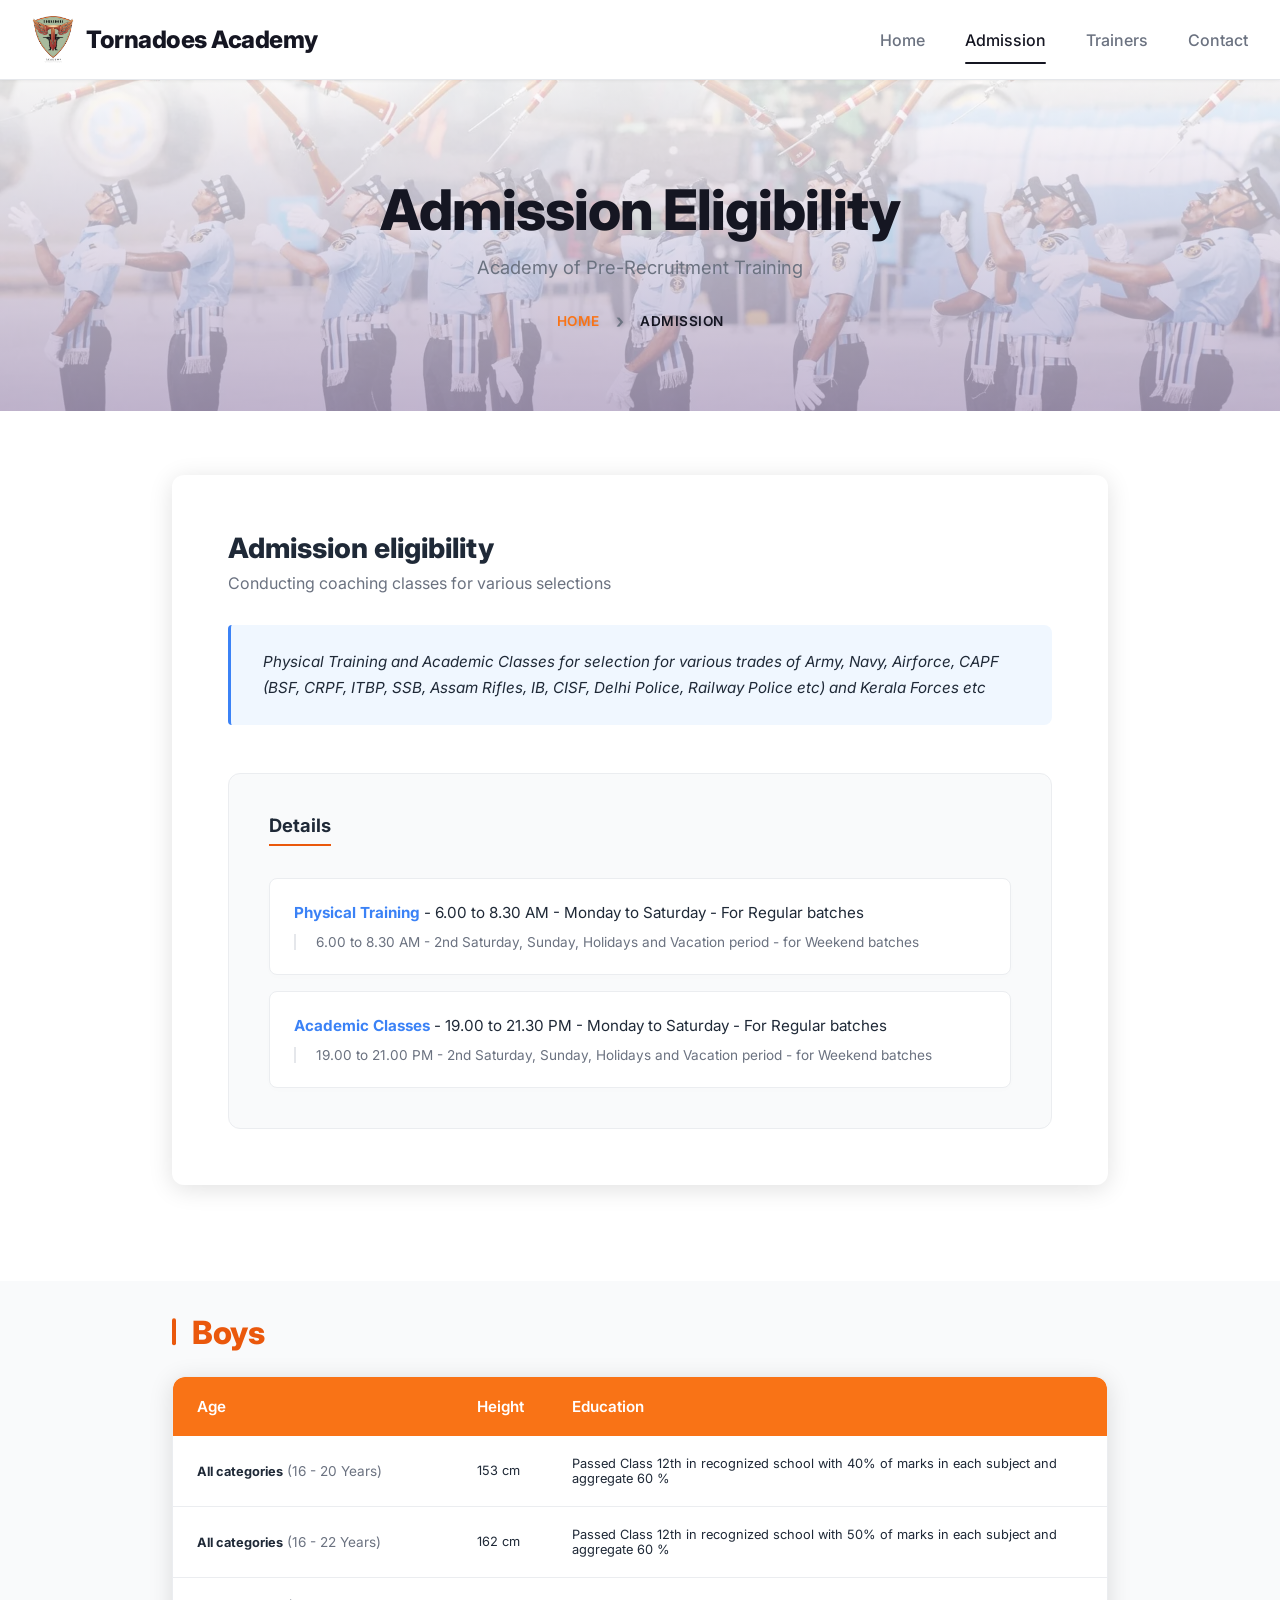
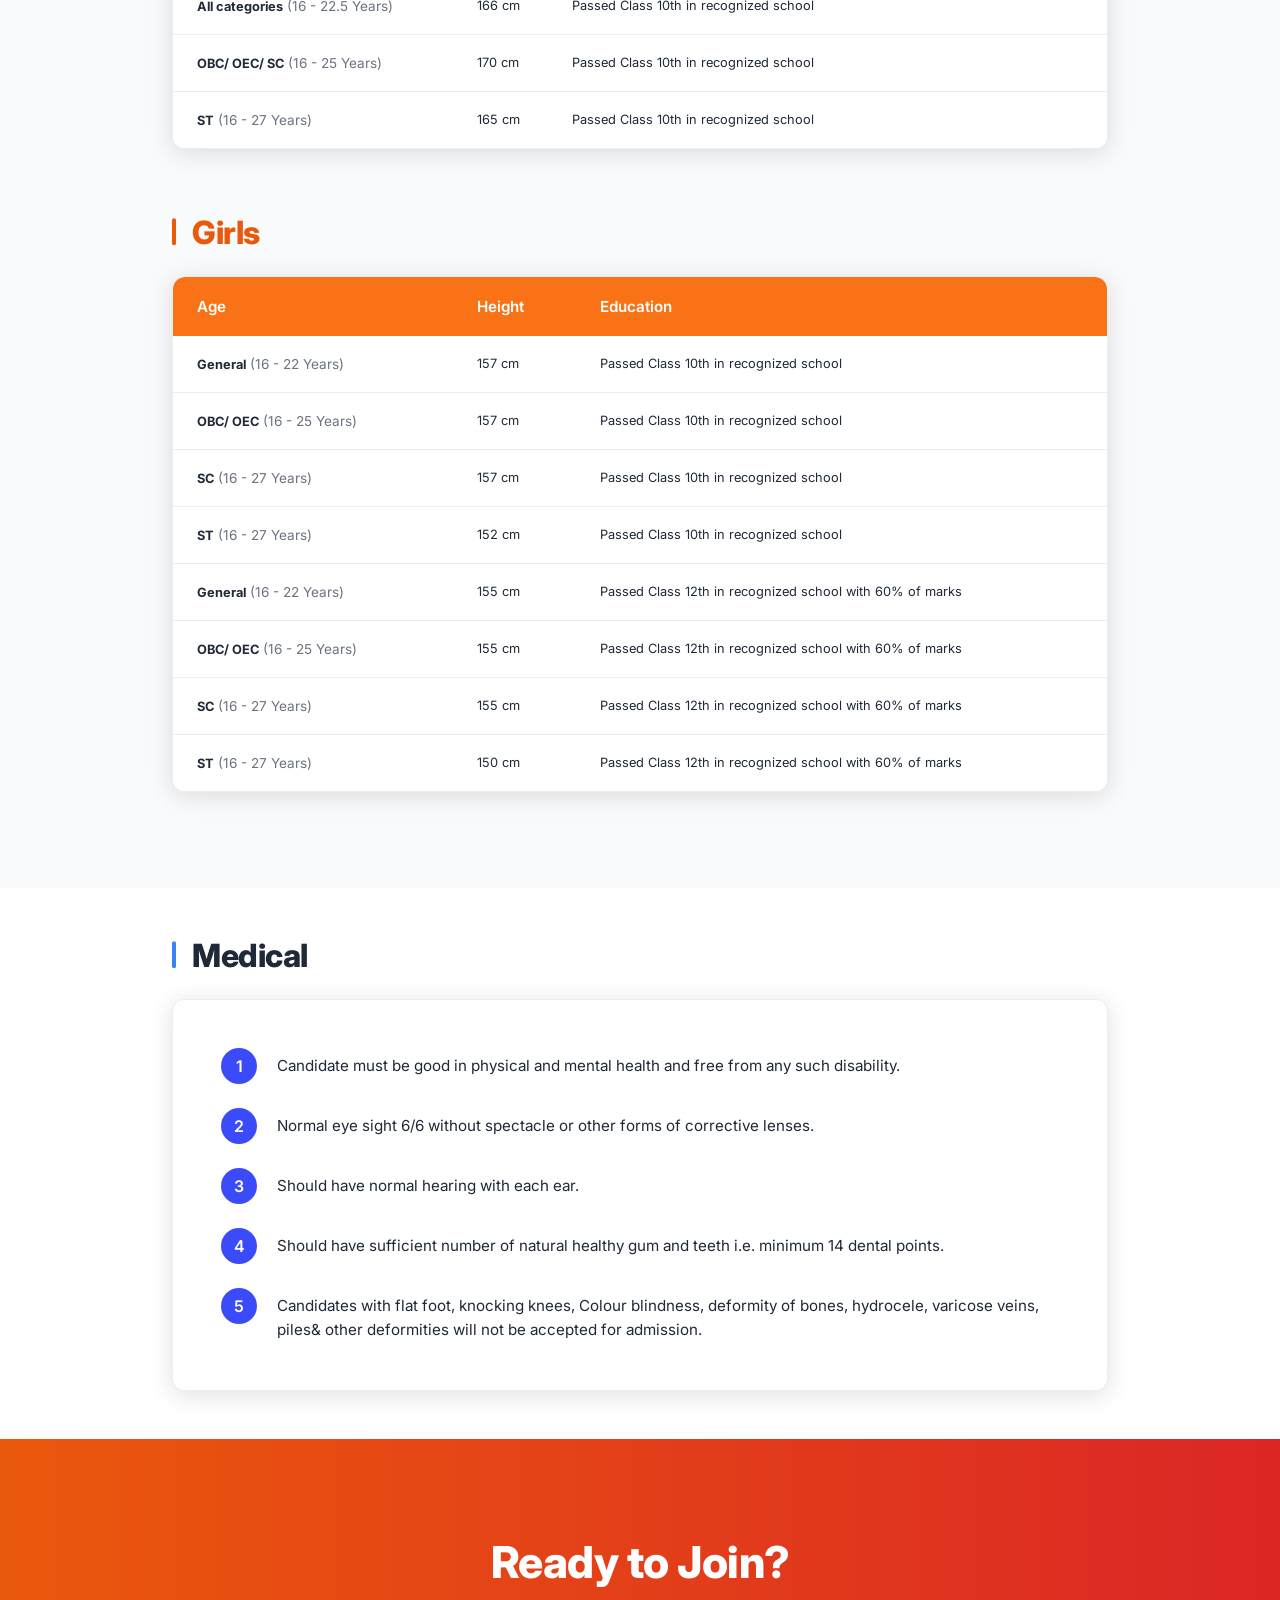
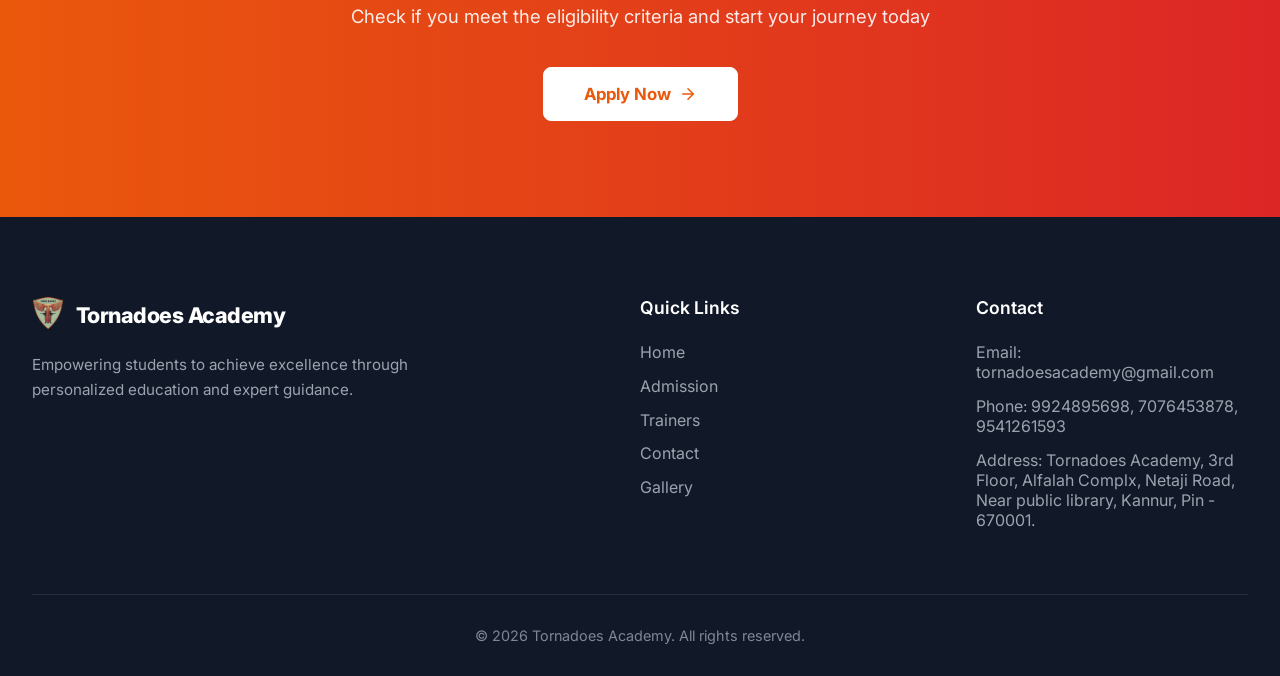
==== admission.html @ 98299a89 "Trainers and Admission update" ====
<!DOCTYPE html>
<html lang="en">
<head>
    <meta charset="UTF-8">
    <meta name="viewport" content="width=device-width, initial-scale=1.0">
    <title>Tornadoes Academy</title>
    <link rel="shortcut icon" href="assets/images/Tornadoes-logo.png" type="image/x-icon">
    <!-- Google Fonts for modern typography -->
    <link href="https://fonts.googleapis.com/css2?family=Inter:wght@400;500;600;700&display=swap" rel="stylesheet">
    <link rel="stylesheet" href="assets/css/style.css">
</head>
<body>
    <header class="header">
        <div class="header-container">
            <!-- Logo Section -->
            <a href="#" class="logo">
                <img src="assets/images/Tornadoes-logo.png" alt="Tornadoes Academy Logo" class="logo-img">
                <span class="logo-text">Tornadoes Academy</span>
            </a>

            <!-- Navigation -->
            <nav class="nav-menu">
                <a href="/" class="nav-link">Home</a>
                <a href="/admission.html" class="nav-link active">Admission</a>
                <a href="/trainers.html" class="nav-link">Trainers</a>
                <a href="/contact.html" class="nav-link">Contact</a>
            </nav>

            <!-- Mobile Toggle -->
            <button class="mobile-menu-toggle" aria-label="Toggle Menu">
                <svg xmlns="http://www.w3.org/2000/svg" width="24" height="24" viewBox="0 0 24 24" fill="none" stroke="currentColor" stroke-width="2" stroke-linecap="round" stroke-linejoin="round" class="icon"><line x1="3" y1="12" x2="21" y2="12"></line><line x1="3" y1="6" x2="21" y2="6"></line><line x1="3" y1="18" x2="21" y2="18"></line></svg>
            </button>
        </div>
    </header>
    <main>
        <!-- Page Header -->
        <section class="page-header" style="background-image: linear-gradient(rgba(255, 255, 255, 0.8), rgba(182, 169, 201, 0.8)), url('assets/images/admission-bg.webp');background-position: center;background-size: cover; background-repeat: no-repeat; ">
            <div class="page-header-container">
                <h1 class="page-title">Admission Eligibility</h1>
                <p class="page-subtitle">Academy of Pre-Recruitment Training</p>
                <div class="breadcrumb">
                    <a href="/">HOME</a>
                    <span class="separator">&rsaquo;</span>
                    <span class="current">ADMISSION</span>
                </div>
            </div>
        </section>

        <!-- Courses Section -->
        <section class="courses-section">
            <div class="courses-container">
                <div class="course-card">
                    <h2 class="course-title">Admission eligibility</h2>
                    <p class="course-subtitle">Conducting coaching classes for various selections</p>
                    
                    <div class="course-highlight">
                        <p>Physical Training and Academic Classes for selection for various trades of Army, Navy, Airforce, CAPF (BSF, CRPF, ITBP, SSB, Assam Rifles, IB, CISF, Delhi Police, Railway Police etc) and Kerala Forces etc</p>
                    </div>

                    <div class="course-details-wrapper">
                        <div class="details-tab">
                            <h3>Details</h3>
                        </div>
                        
                        <div class="details-content">
                            <div class="detail-item">
                                <p class="primary-detail"><strong>Physical Training</strong> - 6.00 to 8.30 AM - Monday to Saturday - For Regular batches</p>
                                <p class="secondary-detail">6.00 to 8.30 AM - 2nd Saturday, Sunday, Holidays and Vacation period - for Weekend batches</p>
                            </div>
                            
                            <div class="detail-item">
                                <p class="primary-detail"><strong>Academic Classes</strong> - 19.00 to 21.30 PM - Monday to Saturday - For Regular batches</p>
                                <p class="secondary-detail">19.00 to 21.00 PM - 2nd Saturday, Sunday, Holidays and Vacation period - for Weekend batches</p>
                            </div>
                        </div>
                    </div>
                </div>
            </div>
        </section>

        <!-- Eligibility Tables Section -->
        <section class="eligibility-section">
            <div class="eligibility-container">
                
                <!-- Boys Section -->
                <div class="eligibility-category">
                    <div class="category-header">
                        <h2>Boys</h2>
                    </div>
                    <div class="table-responsive">
                        <table class="eligibility-table">
                            <thead>
                                <tr>
                                    <th>Age</th>
                                    <th>Height</th>
                                    <th>Education</th>
                                </tr>
                            </thead>
                            <tbody>
                                <tr>
                                    <td><strong>All categories</strong> <span>(16 - 20 Years)</span></td>
                                    <td>153 cm</td>
                                    <td>Passed Class 12th in recognized school with 40% of marks in each subject and aggregate 60 %</td>
                                </tr>
                                <tr>
                                    <td><strong>All categories</strong> <span>(16 - 22 Years)</span></td>
                                    <td>162 cm</td>
                                    <td>Passed Class 12th in recognized school with 50% of marks in each subject and aggregate 60 %</td>
                                </tr>
                                <tr>
                                    <td><strong>All categories</strong> <span>(16 - 22.5 Years)</span></td>
                                    <td>166 cm</td>
                                    <td>Passed Class 10th in recognized school</td>
                                </tr>
                                <tr>
                                    <td><strong>OBC/ OEC/ SC</strong> <span>(16 - 25 Years)</span></td>
                                    <td>170 cm</td>
                                    <td>Passed Class 10th in recognized school</td>
                                </tr>
                                <tr>
                                    <td><strong>ST</strong> <span>(16 - 27 Years)</span></td>
                                    <td>165 cm</td>
                                    <td>Passed Class 10th in recognized school</td>
                                </tr>
                            </tbody>
                        </table>
                    </div>
                </div>

                <!-- Girls Section -->
                <div class="eligibility-category">
                    <div class="category-header">
                        <h2>Girls</h2>
                    </div>
                    <div class="table-responsive">
                        <table class="eligibility-table">
                            <thead>
                                <tr>
                                    <th>Age</th>
                                    <th>Height</th>
                                    <th>Education</th>
                                </tr>
                            </thead>
                            <tbody>
                                <tr>
                                    <td><strong>General</strong> <span>(16 - 22 Years)</span></td>
                                    <td>157 cm</td>
                                    <td>Passed Class 10th in recognized school</td>
                                </tr>
                                <tr>
                                    <td><strong>OBC/ OEC</strong> <span>(16 - 25 Years)</span></td>
                                    <td>157 cm</td>
                                    <td>Passed Class 10th in recognized school</td>
                                </tr>
                                <tr>
                                    <td><strong>SC</strong> <span>(16 - 27 Years)</span></td>
                                    <td>157 cm</td>
                                    <td>Passed Class 10th in recognized school</td>
                                </tr>
                                <tr>
                                    <td><strong>ST</strong> <span>(16 - 27 Years)</span></td>
                                    <td>152 cm</td>
                                    <td>Passed Class 10th in recognized school</td>
                                </tr>
                                <tr>
                                    <td><strong>General</strong> <span>(16 - 22 Years)</span></td>
                                    <td>155 cm</td>
                                    <td>Passed Class 12th in recognized school with 60% of marks</td>
                                </tr>
                                <tr>
                                    <td><strong>OBC/ OEC</strong> <span>(16 - 25 Years)</span></td>
                                    <td>155 cm</td>
                                    <td>Passed Class 12th in recognized school with 60% of marks</td>
                                </tr>
                                <tr>
                                    <td><strong>SC</strong> <span>(16 - 27 Years)</span></td>
                                    <td>155 cm</td>
                                    <td>Passed Class 12th in recognized school with 60% of marks</td>
                                </tr>
                                <tr>
                                    <td><strong>ST</strong> <span>(16 - 27 Years)</span></td>
                                    <td>150 cm</td>
                                    <td>Passed Class 12th in recognized school with 60% of marks</td>
                                </tr>
                            </tbody>
                        </table>
                    </div>
                </div>
            </div>
        </section>

        <!-- Medical Section -->
        <section class="medical-section">
            <div class="medical-container">
                <div class="category-header medical-header">
                    <h2>Medical</h2>
                </div>
                <div class="medical-card">
                    <ul class="medical-list">
                        <li>
                            <span class="list-number">1</span>
                            <p>Candidate must be good in physical and mental health and free from any such disability.</p>
                        </li>
                        <li>
                            <span class="list-number">2</span>
                            <p>Normal eye sight 6/6 without spectacle or other forms of corrective lenses.</p>
                        </li>
                        <li>
                            <span class="list-number">3</span>
                            <p>Should have normal hearing with each ear.</p>
                        </li>
                        <li>
                            <span class="list-number">4</span>
                            <p>Should have sufficient number of natural healthy gum and teeth i.e. minimum 14 dental points.</p>
                        </li>
                        <li>
                            <span class="list-number">5</span>
                            <p>Candidates with flat foot, knocking knees, Colour blindness, deformity of bones, hydrocele, varicose veins, piles& other deformities will not be accepted for admission.</p>
                        </li>
                    </ul>
                </div>
            </div>
        </section>

        <!-- CTA Section -->
        <section class="cta cta-orange">
            <div class="cta-container">
                <h2>Ready to Join?</h2>
                <p>Check if you meet the eligibility criteria and start your journey today</p>
                <a href="#" class="btn btn-white cta-btn">
                    Apply Now
                    <svg xmlns="http://www.w3.org/2000/svg" width="18" height="18" viewBox="0 0 24 24" fill="none" stroke="currentColor" stroke-width="2" stroke-linecap="round" stroke-linejoin="round" class="icon"><path d="M5 12h14"/><path d="m12 5 7 7-7 7"/></svg>
                </a>
            </div>
        </section>
    </main>
    <!-- Footer Section -->
    <footer class="footer">
        <div class="footer-container">
            <div class="footer-grid">
                <!-- Branding -->
                <div class="footer-brand">
                    <a href="index.html" class="logo footer-logo">
                        <img src="assets/images/Tornadoes-logo.png" alt="Tornadoes Academy Logo" class="logo-img">
                        <span class="logo-text">Tornadoes Academy</span>
                    </a>
                    <p class="footer-desc">Empowering students to achieve excellence through personalized education and expert guidance.</p>
                </div>

                <!-- Quick Links -->
                <div class="footer-links">
                    <h4 class="footer-heading">Quick Links</h4>
                    <ul>
                        <li><a href="/">Home</a></li>
                        <li><a href="/admission.html">Admission</a></li>
                        <li><a href="/trainers.html">Trainers</a></li>
                        <li><a href="/contact.html">Contact</a></li>
                        <li><a href="/gallery.html">Gallery</a></li>
                    </ul>
                </div>

                <!-- Contact Info -->
                <div class="footer-contact">
                    <h4 class="footer-heading">Contact</h4>
                    <ul>
                        <li>Email: <a href="mailto:tornadoesacademy@gmail.com">tornadoesacademy@gmail.com</a></li>
                        <li>Phone: <a href="tel:+919924895698">9924895698</a>, <a href="tel:+917076453878">7076453878</a>, <a href="tel:+919541261593">9541261593</a></li>
                        <li>Address: Tornadoes Academy, 3rd Floor, Alfalah Complx, Netaji Road, Near public library, Kannur, Pin - 670001.</li>
                    </ul>
                </div>
            </div>

            <!-- Copyright Divider -->
            <div class="footer-bottom">
                <p>&copy; 2026 Tornadoes Academy. All rights reserved.</p>
            </div>
        </div>
    </footer>

    <!-- Javascript for animations -->
    <script src="assets/js/script.js"></script>
</body>
</html>
---- assets/css/style.css ----
/* Base Styles */
:root {
    --primary-color: #151622; /* #3b4bf9 */
    --primary-hover: #2938d8;
    --text-dark: #1f2937;
    --text-light: #6b7280;
    --bg-white: #ffffff;
    --border-color: #e5e7eb;
    --header-height: 80px;
    --font-main: 'Inter', sans-serif;
}

* {
    margin: 0;
    padding: 0;
    box-sizing: border-box;
}

body {
    font-family: var(--font-main);
    color: var(--text-dark);
    background-color: #f9fafb; /* Light background for the body */
    /* Add some padding to see the sticky effect when scrolling */
    min-height: 200vh;
}

a {
    text-decoration: none;
    color: inherit;
}

/* Header Styles */
.header {
    position: fixed;
    top: 0;
    left: 0;
    width: 100%;
    height: var(--header-height);
    background-color: var(--bg-white);
    box-shadow: 0 1px 3px rgba(0, 0, 0, 0.05); /* Subtle shadow like in the image */
    z-index: 1000;
    border-bottom: 1px solid var(--border-color);
}

.header-container {
    max-width: 1280px;
    margin: 0 auto;
    padding: 0 2rem;
    height: 100%;
    display: flex;
    align-items: center;
    justify-content: space-between;
}

/* Logo */
.logo {
    display: flex;
    align-items: center;
    gap: 12px;
}

.logo-img {
    height: 48px;
    width: auto;
    border-radius: 8px; /* Soft edges for logo container if needed */
    object-fit: contain;
}

.logo-text {
    font-size: 1.5rem;
    font-weight: 800;
    color: var(--primary-color);
    letter-spacing: -0.5px;
}

/* Navigation Menu */
.nav-menu {
    display: flex;
    align-items: center;
    gap: 2.5rem;
}

.nav-link {
    font-size: 1rem;
    font-weight: 500;
    color: var(--text-light);
    position: relative;
    padding: 0.5rem 0;
    transition: color 0.2s ease;
}

.nav-link:hover {
    color: var(--text-dark);
}

.nav-link.active {
    color: var(--primary-color);
}

.nav-link.active::after {
    content: '';
    position: absolute;
    bottom: -6px; /* Offset for the underline as seen in the image */
    left: 0;
    width: 100%;
    height: 2px;
    background-color: var(--primary-color);
    border-radius: 2px;
}

/* Header Actions */
.header-actions {
    display: flex;
    align-items: center;
    gap: 1rem;
}

/* Buttons */
.btn {
    display: inline-flex;
    align-items: center;
    justify-content: center;
    padding: 1rem 1.25rem;
    font-size: 0.95rem;
    font-weight: 600;
    border-radius: 8px;
    transition: all 0.2s ease;
    cursor: pointer;
    gap: 8px; /* space between icon and text */
}

.btn-primary {
    background-color: var(--primary-color);
    color: white;
    border: 1px solid var(--primary-color);
    box-shadow: 0 2px 4px rgba(59, 75, 249, 0.2);
}

.btn-primary:hover {
    background-color: var(--primary-hover);
    border-color: var(--primary-hover);
    transform: translateY(-1px);
    box-shadow: 0 4px 6px rgba(59, 75, 249, 0.3);
}

.btn-outline {
    background-color: transparent;
    color: var(--primary-color);
    border: 1px solid var(--primary-color);
}

.btn-outline:hover {
    background-color: rgba(59, 75, 249, 0.05); /* Light blue tint */
}

.icon {
    display: inline-block;
}

/* ==================== PAGE HEADER SECTION ==================== */
.page-header {
    margin-top: var(--header-height);
    padding: 6rem 0 5rem;
    background-color: #f9fafb;
    text-align: center;
}

.page-header-container {
    max-width: 1280px;
    margin: 0 auto;
    padding: 0 2rem;
}

.page-title {
    font-size: 3.5rem;
    font-weight: 800;
    color: var(--primary-color);
    margin-bottom: 0.75rem;
    letter-spacing: -1px;
}

.page-subtitle {
    font-size: 1.15rem;
    color: var(--text-light);
    margin-bottom: 2rem;
}

.breadcrumb {
    display: inline-flex;
    align-items: center;
    gap: 0.75rem;
    font-size: 0.85rem;
    font-weight: 600;
    letter-spacing: 0.5px;
    text-transform: uppercase;
}

.breadcrumb a {
    color: #f97316; /* Orange color */
    transition: color 0.2s ease;
}

.breadcrumb a:hover {
    color: #ea580c;
}

.breadcrumb .separator {
    color: var(--text-light);
    font-size: 1.25rem;
    line-height: 1;
    margin: 0 0.25rem;
}

.breadcrumb .current {
    color: var(--primary-color);
}

/* ==================== PAGE BANNER SECTION ==================== */
.page-banner {
    margin-top: var(--header-height);
    padding: 8rem 0;
    position: relative;
    background-size: cover;
    background-position: center;
    background-repeat: no-repeat;
    text-align: center;
    color: white;
}

.page-banner-container {
    max-width: 1280px;
    margin: 0 auto;
    padding: 0 2rem;
    position: relative;
    z-index: 1;
    text-align: start;
}

.page-banner-title {
    font-size: 4rem;
    font-weight: 800;
    margin-bottom: 0.75rem;
    letter-spacing: -1px;
}

.page-banner-subtitle {
    font-size: 1.25rem;
    font-weight: 400;
    color: rgba(255, 255, 255, 0.9);
}

/* ==================== TRAINER STATS SECTION ==================== */
.trainer-banner{
    padding: 12rem 0;
}

.trainer-stats {
    background: linear-gradient(90deg, #3b82f6, #8b5cf6);
    padding: 4.5rem 0;
    color: white;
}

.trainer-stats-container {
    max-width: 1000px;
    margin: 0 auto;
    padding: 0 2rem;
}

.stats-grid-3 {
    display: grid;
    grid-template-columns: repeat(3, 1fr);
    gap: 2rem;
    text-align: center;
}

.stat-item {
    display: flex;
    flex-direction: column;
    align-items: center;
}

.stat-icon-wrapper {
    width: 64px;
    height: 64px;
    border-radius: 50%;
    background-color: rgba(255, 255, 255, 0.2);
    display: flex;
    align-items: center;
    justify-content: center;
    margin-bottom: 1.25rem;
}

.stat-icon-wrapper svg {
    color: white;
}

.stat-item h3 {
    font-size: 3rem;
    font-weight: 800;
    margin-bottom: 0.25rem;
    line-height: 1;
}

.stat-item p {
    font-size: 1rem;
    font-weight: 500;
    color: rgba(255, 255, 255, 0.9);
}

/* ==================== FACULTY SECTION ==================== */
.faculty-section {
    padding: 6rem 0;
    background-color: #f9fafb;
}

.faculty-container {
    max-width: 1280px;
    margin: 0 auto;
    padding: 0 2rem;
}

.faculty-header {
    text-align: center;
    margin-bottom: 4rem;
}

.faculty-header h2 {
    font-size: 3rem;
    font-weight: 800;
    color: var(--text-dark);
    margin-bottom: 0.5rem;
    letter-spacing: -1px;
}

.faculty-header p {
    font-size: 1.15rem;
    color: var(--text-light);
}

.faculty-grid {
    display: grid;
    grid-template-columns: repeat(3, 1fr);
    gap: 2.5rem;
}

.faculty-card {
    background-color: #ffffff;
    border-radius: 12px;
    overflow: hidden;
    box-shadow: 0 4px 20px rgba(0, 0, 0, 0.05);
    border: 1px solid #ebedf0;
    transition: transform 0.3s ease, box-shadow 0.3s ease;
}

.faculty-card:hover {
    transform: translateY(-5px);
    box-shadow: 0 10px 25px rgba(0, 0, 0, 0.08);
}

.faculty-image-wrapper {
    position: relative;
    height: 350px;
    width: 100%;
}

.faculty-image-wrapper img {
    width: 100%;
    height: 100%;
    object-fit: cover;
    object-position: top;
}

.image-overlay {
    position: absolute;
    bottom: 0;
    left: 0;
    width: 100%;
    height: 50%;
    background: linear-gradient(to top, rgba(0,0,0,0.6) 0%, rgba(0,0,0,0) 100%);
}

.subject-badge {
    position: absolute;
    bottom: 1.25rem;
    left: 1.5rem;
    background-color: #ffffff;
    color: var(--primary-color);
    padding: 0.35rem 1rem;
    border-radius: 20px;
    font-size: 0.85rem;
    font-weight: 600;
    z-index: 10;
}

.faculty-info {
    padding: 2rem 1.5rem;
}

.faculty-info h3 {
    font-size: 1.35rem;
    font-weight: 800;
    color: var(--text-dark);
    margin-bottom: 0.25rem;
}

.faculty-info .qualification {
    font-size: 0.9rem;
    color: var(--text-light);
    margin-bottom: 1.5rem;
}

.faculty-highlights {
    list-style: none;
    display: flex;
    flex-direction: column;
    gap: 0.75rem;
}

.faculty-highlights li {
    display: flex;
    align-items: flex-start;
    gap: 0.75rem;
}

.highlight-icon {
    color: var(--primary-color);
    margin-top: 2px;
    flex-shrink: 0;
}

.faculty-highlights span {
    font-size: 0.85rem;
    color: var(--text-light);
}

/* ==================== COURSES SECTION ==================== */
.courses-section {
    padding: 4rem 0 6rem;
    background-color: #ffffff;
}

.courses-container {
    max-width: 1000px;
    margin: 0 auto;
    padding: 0 2rem;
}

.course-card {
    background-color: #ffffff;
    border-radius: 12px;
    padding: 3.5rem;
    box-shadow: 0 4px 25px 0px rgb(0 0 0 / 12%);
}

.course-title {
    font-size: 1.75rem;
    font-weight: 800;
    color: var(--text-dark);
    margin-bottom: 0.5rem;
}

.course-subtitle {
    font-size: 1rem;
    color: var(--text-light);
    margin-bottom: 2rem;
}

.course-highlight {
    background-color: #f0f7ff;
    border-left: 3px solid #3b82f6;
    padding: 1.5rem 2rem;
    border-radius: 4px 8px 8px 4px;
    margin-bottom: 3rem;
}

.course-highlight p {
    font-style: italic;
    color: var(--text-dark);
    font-size: 0.95rem;
    line-height: 1.7;
}

.course-details-wrapper {
    background-color: #f9fafb;
    border-radius: 12px;
    padding: 2.5rem;
    border: 1px solid #ebedf0;
}

.details-tab {
    margin-bottom: 2rem;
}

.details-tab h3 {
    display: inline-block;
    font-size: 1.15rem;
    font-weight: 700;
    color: var(--text-dark);
    padding-bottom: 0.5rem;
    border-bottom: 2px solid #ea580c; /* Orange border */
}

.details-content {
    display: flex;
    flex-direction: column;
    gap: 1rem;
}

.detail-item {
    background-color: #ffffff;
    border: 1px solid #ebedf0;
    border-radius: 8px;
    padding: 1.5rem;
    box-shadow: 0 2px 8px rgba(0,0,0,0.01);
}

.detail-item .primary-detail {
    font-size: 0.95rem;
    color: var(--text-dark);
    margin-bottom: 0.75rem;
}

.detail-item .primary-detail strong {
    color: #3b82f6; /* Blue text */
}

.detail-item .secondary-detail {
    font-size: 0.85rem;
    color: var(--text-light);
    padding-left: 1.25rem;
    border-left: 2px solid #e5e7eb;
}

/* ==================== ELIGIBILITY SECTION ==================== */
.eligibility-section {
    padding: 2rem 0;
    background-color: #f9fafb;
}

.eligibility-container {
    max-width: 1000px;
    margin: 0 auto;
    padding: 0 2rem;
}

.eligibility-category {
    margin-bottom: 4rem;
}

.category-header {
    display: flex;
    align-items: center;
    margin-bottom: 1.5rem;
}

.category-header h2 {
    font-size: 2rem;
    font-weight: 800;
    color: #ea580c; /* Orange color */
    padding-left: 1.25rem;
    position: relative;
    letter-spacing: -0.5px;
}

.category-header h2::before {
    content: '';
    position: absolute;
    left: 0;
    top: 50%;
    transform: translateY(-50%);
    height: 70%;
    width: 4px;
    background-color: #ea580c;
    border-radius: 2px;
}

.table-responsive {
    width: 100%;
    overflow-x: auto;
    background-color: #ffffff;
    border-radius: 12px;
    box-shadow: 0 4px 25px 0px rgb(0 0 0 / 12%);
    border: 1px solid #ebedf0;
}

.eligibility-table {
    width: 100%;
    border-collapse: collapse;
    min-width: 700px;
}

.eligibility-table th {
    background-color: #f97316; /* Orange header background */
    color: #ffffff;
    text-align: left;
    padding: 1.25rem 1.5rem;
    font-weight: 600;
    font-size: 0.95rem;
}

.eligibility-table th:first-child {
    border-top-left-radius: 12px;
    width: 30%;
}

.eligibility-table th:last-child {
    border-top-right-radius: 12px;
}

.eligibility-table td {
    padding: 1.25rem 1.5rem;
    border-bottom: 1px solid #ebedf0;
    color: var(--text-dark);
    font-size: 0.8rem;
    background-color: #ffffff;
}

.eligibility-table tbody tr:last-child td {
    border-bottom: none;
}

.eligibility-table tbody tr:last-child td:first-child {
    border-bottom-left-radius: 12px;
}

.eligibility-table tbody tr:last-child td:last-child {
    border-bottom-right-radius: 12px;
}

.eligibility-table td strong {
    font-weight: 700;
    color: var(--text-dark);
}

.eligibility-table td span {
    color: var(--text-light);
    font-size: 0.85rem;
}

/* ==================== MEDICAL SECTION ==================== */
.medical-section {
    padding: 3rem 0;
    background-color: #ffffff;
}

.medical-container {
    max-width: 1000px;
    margin: 0 auto;
    padding: 0 2rem;
}

.medical-header h2 {
    color: var(--text-dark);
}

.medical-header h2::before {
    background-color: #3b82f6; /* Blue bar */
}

.medical-card {
    background-color: #ffffff;
    border-radius: 12px;
    padding: 3rem;
    box-shadow: 0 4px 25px 0px rgb(0 0 0 / 12%);
    border: 1px solid #ebedf0;
}

.medical-list {
    list-style: none;
    display: flex;
    flex-direction: column;
    gap: 1.5rem;
}

.medical-list li {
    display: flex;
    align-items: flex-start;
    gap: 1.25rem;
}

.list-number {
    display: flex;
    align-items: center;
    justify-content: center;
    width: 36px;
    height: 36px;
    min-width: 36px;
    background-color: #3b4bf9; /* Primary blue color */
    color: #ffffff;
    border-radius: 50%;
    font-size: 1rem;
    font-weight: 600;
}

.medical-list p {
    font-size: 0.95rem;
    color: var(--text-dark);
    line-height: 1.6;
    margin-top: 6px;
}

/* ==================== HERO SECTION ==================== */
.hero {
    position: relative;
    width: 100%;
    min-height: calc(100vh - var(--header-height));
    margin-top: var(--header-height);
    background-size: cover;
    background-position: center;
    background-repeat: no-repeat;
    display: flex;
    align-items: center;
}

.hero-container {
    max-width: 1280px;
    margin: 0 auto;
    padding: 0 2rem;
    width: 100%;
    position: relative;
}

.hero-content {
    max-width: 650px;
    color: white;
    /* Move slightly up to balance the scroll indicator visually */
    transform: translateY(-20px);
}

.hero-badge {
    display: inline-block;
    padding: 0.5rem 1.25rem;
    background-color: rgba(255, 255, 255, 0.15);
    border-radius: 20px;
    font-size: 0.85rem;
    font-weight: 500;
    margin-bottom: 2rem;
    backdrop-filter: blur(4px);
    -webkit-backdrop-filter: blur(4px);
    border: 1px solid rgba(255, 255, 255, 0.1);
}

.hero-title {
    font-size: 5rem;
    line-height: 1.1;
    font-weight: 800;
    margin-bottom: 1.5rem;
    letter-spacing: -1.5px;
}

.text-gradient {
    /* Gentle light blue to soft purple gradient for "Success" */
    background: linear-gradient(90deg, #81a1f0, #c0a9fe);
    -webkit-background-clip: text;
    -webkit-text-fill-color: transparent;
    background-clip: text;
}

.hero-subtitle {
    font-size: 1.125rem;
    line-height: 1.6;
    color: rgba(255, 255, 255, 0.9);
    margin-bottom: 2.5rem;
    font-weight: 400;
}

.hero-actions {
    display: flex;
    align-items: center;
    gap: 1rem;
}

/* Hero Variant Buttons */
.btn-white {
    background-color: white;
    color: var(--text-dark);
    border: 1px solid white;
}

.btn-white:hover {
    background-color: #f3f4f6;
    border-color: #f3f4f6;
    transform: translateY(-2px);
    box-shadow: 0 4px 12px rgba(0, 0, 0, 0.1);
}

.btn-white .icon {
    color: var(--primary-color);
    transition: transform 0.2s ease;
}

.btn-white:hover .icon {
    transform: translateX(4px);
}

.btn-outline-white {
    background-color: transparent;
    color: white;
    border: 1px solid rgba(255, 255, 255, 0.8);
}

.btn-outline-white:hover {
    background-color: white;
    border-color: white;
    color: var(--text-dark);
}

/* Scroll Mouse Indicator */
.scroll-indicator {
    position: absolute;
    bottom: 2.5rem;
    left: 50%;
    transform: translateX(-50%);
    display: flex;
    justify-content: center;
}

.mouse {
    width: 25px;
    height: 42px;
    border: 1.5px solid rgba(255, 255, 255, 0.8);
    border-radius: 12px;
    position: relative;
    animation: bounce 2s infinite;
}

.mouse::before {
    content: '';
    position: absolute;
    top: 6px;
    left: 50%;
    transform: translateX(-50%);
    width: 6px;
    height: 8px;
    background-color: rgba(255, 255, 255, 1);
    border-radius: 50%;
    animation: scroll 2s infinite cubic-bezier(0.15, 0.41, 0.69, 0.94);
}

@keyframes scroll {
    0% { transform: translate(-50%, 0); opacity: 1; }
    50% { transform: translate(-50%, 5px); opacity: 0.5; }
    100% { transform: translate(-50%, 0); opacity: 1; }
}

@keyframes bounce {
    0% { transform: translateY(0); }
    50% { transform: translateY(5px); }
    100% { transform: translateY(0); }
}

/* ==================== ABOUT US SECTION ==================== */
.about-us {
    padding: 6rem 0;
    background-color: #ffffff;
}

.about-container {
    max-width: 1280px;
    margin: 0 auto;
    padding: 0 2rem;
    width: 100%;
}

.about-content {
    max-width: 900px;
    margin: 0 auto;
}

.about-header {
    text-align: center;
    margin-bottom: 3rem;
}

.about-header h2 {
    font-size: 3rem;
    font-weight: 800;
    color: var(--text-dark);
    margin-bottom: 0.5rem;
    letter-spacing: -1px;
}

.about-header p {
    font-size: 1.15rem;
    color: var(--primary-color);
    font-weight: 600;
}

.about-text {
    background-color: #f9fafb;
    border-radius: 16px;
    padding: 3.5rem;
    border: 1px solid #ebedf0;
    box-shadow: 0 4px 25px rgba(0, 0, 0, 0.03);
}

.about-text p {
    font-size: 1.15rem;
    color: var(--text-light);
    line-height: 1.8;
    margin-bottom: 1.5rem;
}

.about-text strong {
    color: var(--text-dark);
    font-weight: 600;
}

.locations-box {
    margin-top: 2.5rem;
    padding-top: 2.5rem;
    border-top: 1px solid #ebedf0;
}

.locations-box h3 {
    font-size: 1.25rem;
    color: var(--text-dark);
    margin-bottom: 1rem;
    font-weight: 700;
}

.locations-box p {
    margin-bottom: 0;
}

/* ==================== ACHIEVEMENTS SECTION ==================== */
.achievements {
    padding: 6rem 0;
}

.achievements-container {
    max-width: 1280px;
    margin: 0 auto;
    padding: 0 2rem;
    width: 100%;
}

.achievements-header {
    text-align: center;
    margin-bottom: 4rem;
}

.achievements-header h2 {
    font-size: 3rem;
    font-weight: 800;
    color: var(--text-dark);
    margin-bottom: 0.5rem;
    letter-spacing: -1px;
}

.achievements-header p {
    font-size: 1.15rem;
    color: var(--text-light);
}

.stats-grid {
    display: grid;
    grid-template-columns: repeat(4, 1fr);
    gap: 2rem;
}

.stat-card {
    background-color: #ffffff;
    border-radius: 12px;
    padding: 3rem 2rem;
    text-align: center;
    box-shadow: 0 4px 20px rgba(0, 0, 0, 0.04);
    transition: transform 0.3s ease, box-shadow 0.3s ease;
}

.stat-card:hover {
    transform: translateY(-5px);
    box-shadow: 0 10px 30px rgba(0, 0, 0, 0.08);
}

.stat-card h3 {
    font-size: 3.5rem;
    font-weight: 700;
    color: var(--primary-color);
    margin-bottom: 0.75rem;
    line-height: 1;
}

.stat-card p {
    font-size: 1rem;
    color: var(--text-light);
    font-weight: 500;
}

/* ==================== FEATURES SECTION ==================== */
.features {
    padding: 6rem 0;
    background-color: #ffffff;
}

.features-container {
    max-width: 1280px;
    margin: 0 auto;
    padding: 0 2rem;
    width: 100%;
}

.features-header {
    text-align: center;
    margin-bottom: 4rem;
}

.features-header h2 {
    font-size: 3rem;
    font-weight: 800;
    color: var(--text-dark);
    margin-bottom: 0.5rem;
    letter-spacing: -1px;
}

.features-header p {
    font-size: 1.15rem;
    color: var(--text-light);
}

.features-grid {
    display: grid;
    grid-template-columns: repeat(2, 1fr);
    gap: 2rem;
    max-width: 1000px;
    margin: 0 auto;
}

.feature-card {
    background-color: #ffffff;
    border: 1px solid #ebedf0;
    border-radius: 12px;
    padding: 2.5rem;
    box-shadow: 0 4px 6px -1px rgba(0, 0, 0, 0.02), 0 2px 4px -1px rgba(0, 0, 0, 0.02);
    transition: transform 0.3s ease, box-shadow 0.3s ease;
}

.feature-card:hover {
    transform: translateY(-5px);
    box-shadow: 0 10px 15px -3px rgba(0, 0, 0, 0.05), 0 4px 6px -2px rgba(0, 0, 0, 0.02);
}

.feature-icon {
    width: 48px;
    height: 48px;
    background-color: var(--primary-color);
    color: white;
    border-radius: 12px;
    display: flex;
    align-items: center;
    justify-content: center;
    margin-bottom: 1.5rem;
}

.feature-card h3 {
    font-size: 1.25rem;
    font-weight: 700;
    color: var(--text-dark);
    margin-bottom: 0.75rem;
}

.feature-card p {
    font-size: 1rem;
    color: var(--text-light);
    line-height: 1.6;
}

/* ==================== MD'S MESSAGE SECTION ==================== */
.md-message {
    padding: 2rem 0;
    background-color: #f9fafb; /* Separation from white features section */
}

.md-container {
    max-width: 900px;
    margin: 0 auto;
    padding: 0 2rem;
}

.md-card {
    background-color: #ffffff;
    border-radius: 16px;
    padding: 3.5rem;
    box-shadow: 0 4px 25px rgba(0, 0, 0, 0.03);
    border: 1px solid #ebedf0;
}

.md-header {
    display: flex;
    align-items: center;
    gap: 1.5rem;
    margin-bottom: 2rem;
    border-bottom: 1px solid #ebedf0;
    padding-bottom: 2rem;
}

.md-avatar {
    width: 80px;
    height: 80px;
    border-radius: 50%;
    object-fit: cover;
    box-shadow: 0 4px 10px rgba(59, 75, 249, 0.15);
    border: 2px solid white;
}

.md-title h2 {
    font-size: 1.75rem;
    font-weight: 800;
    color: var(--text-dark);
    margin-bottom: 0.25rem;
    letter-spacing: -0.5px;
}

.md-title span {
    font-size: 0.95rem;
    color: var(--primary-color);
    font-weight: 600;
}

.md-content {
    position: relative;
}

.quote-icon {
    position: absolute;
    top: -15px;
    left: -20px;
    color: rgba(59, 75, 249, 0.08);
    z-index: 0;
}

.md-content p {
    font-size: 1.15rem;
    color: var(--text-light);
    line-height: 1.8;
    margin-bottom: 1.5rem;
    position: relative;
    z-index: 1;
}

.md-content p:last-child {
    margin-bottom: 0;
}

/* ==================== CTA SECTION ==================== */
.cta {
    padding: 6rem 0;
    /* Vibrant blue-purple gradient */
    background: linear-gradient(90deg, #3b82f6, #8b5cf6);
    color: white;
    text-align: center;
}

.cta-container {
    max-width: 800px;
    margin: 0 auto;
    padding: 0 2rem;
}

.cta h2 {
    font-size: 2.75rem;
    font-weight: 800;
    margin-bottom: 1rem;
    letter-spacing: -0.5px;
}

.cta p {
    font-size: 1.15rem;
    margin-bottom: 2.5rem;
    color: rgba(255, 255, 255, 0.9);
}

.cta-btn {
    border-radius: 8px;
    padding: 1rem 2.5rem;
    font-weight: 700;
    font-size: 1.05rem;
    display: inline-flex;
    color: var(--primary-color);
}

.cta-btn:hover {
    transform: translateY(-3px);
    box-shadow: 0 10px 15px -3px rgba(0, 0, 0, 0.2);
}

.cta-orange {
    background: linear-gradient(90deg, #ea580c, #dc2626); /* Orange to Red */
}

.cta-orange .cta-btn {
    color: #ea580c;
}

.cta-orange .btn-white .icon {
    color: #ea580c;
}

/* ==================== CTA LIGHT SECTION ==================== */
.cta-light {
    padding: 6rem 0;
    background-color: #ffffff;
    text-align: center;
}

.cta-light-container {
    max-width: 800px;
    margin: 0 auto;
    padding: 0 2rem;
}

.cta-light h2 {
    font-size: 2.75rem;
    font-weight: 800;
    color: var(--text-dark);
    margin-bottom: 1rem;
    letter-spacing: -0.5px;
}

.cta-light p {
    font-size: 1.15rem;
    color: var(--text-light);
    margin-bottom: 2.5rem;
}

.btn-gradient {
    background: linear-gradient(90deg, #3b82f6, #8b5cf6);
    color: white;
    border: none;
    box-shadow: 0 4px 15px rgba(59, 130, 246, 0.3);
}

.btn-gradient:hover {
    box-shadow: 0 6px 20px rgba(59, 130, 246, 0.4);
    color: white; /* Keep white on hover */
}

/* ==================== FOOTER SECTION ==================== */
.footer {
    background-color: #111827; /* very dark slate base */
    color: #9ca3af; /* muted gray */
    padding-top: 5rem;
}

.footer-container {
    max-width: 1280px;
    margin: 0 auto;
    padding: 0 2rem;
}

.footer-grid {
    display: grid;
    grid-template-columns: 2fr 1fr 1fr;
    gap: 4rem;
    padding-bottom: 4rem;
    border-bottom: 1px solid rgba(255, 255, 255, 0.1);
}

.footer-brand {
    display: flex;
    flex-direction: column;
}

.footer-logo {
    display: inline-flex;
    align-items: center;
    gap: 12px;
    margin-bottom: 1.25rem;
}

.footer-logo .logo-img {
    height: 36px;
}

.footer-logo .logo-text {
    font-size: 1.35rem;
    font-weight: 800;
    color: white;
    letter-spacing: -0.5px;
}

.footer-desc {
    font-size: 0.95rem;
    line-height: 1.6;
    max-width: 85%;
}

.footer-heading {
    color: white;
    font-size: 1.1rem;
    font-weight: 600;
    margin-bottom: 1.5rem;
}

.footer-links ul,
.footer-contact ul {
    list-style: none;
    display: flex;
    flex-direction: column;
    gap: 0.85rem;
}

.footer a {
    transition: color 0.2s ease;
    color: inherit;
}

.footer a:hover {
    color: white;
}

.footer-bottom {
    padding: 2rem 0;
    text-align: center;
    font-size: 0.9rem;
    color: rgba(156, 163, 175, 0.8);
}

/* Mobile Menu Toggle (hidden on desktop) */
.mobile-menu-toggle {
    display: none;
    background: none;
    border: none;
    color: var(--text-dark);
    cursor: pointer;
    padding: 0.5rem;
    margin-left: auto; /* push it right if actions are hidden */
}

/* Responsive */
@media (max-width: 900px) {
    .mobile-menu-toggle {
        display: block;
    }

    .nav-menu {
        position: absolute;
        top: var(--header-height);
        left: 0;
        width: 100%;
        background-color: var(--bg-white);
        flex-direction: column;
        align-items: flex-start;
        padding: 1.5rem 2rem;
        box-shadow: 0 4px 6px -1px rgba(0, 0, 0, 0.1);
        gap: 1.5rem;
        
        /* Hidden state */
        transform: translateY(-10px);
        opacity: 0;
        visibility: hidden;
        transition: all 0.3s ease;
        border-top: 1px solid var(--border-color);
    }

    .nav-menu.active {
        transform: translateY(0);
        opacity: 1;
        visibility: visible;
    }

    .nav-link.active::after {
        display: none; /* remove absolute underline on mobile block design */
    }
    .about-text {
        padding: 2.5rem;
    }
    .stats-grid {
        grid-template-columns: repeat(2, 1fr);
        gap: 1.5rem;
    }
    .features-grid {
        grid-template-columns: 1fr;
    }
    .md-card {
        padding: 2.5rem;
    }
    .md-header {
        flex-direction: column;
        text-align: center;
        gap: 1rem;
    }
    .footer-grid {
        grid-template-columns: 1fr 1fr;
        gap: 3rem;
    }
    .footer-brand {
        grid-column: span 2;
    }
    .footer-desc {
        max-width: 100%;
    }
    .faculty-grid {
        grid-template-columns: repeat(2, 1fr);
    }
}

@media (max-width: 600px) {
    .header-actions {
        display: none;
    }
    
    .header-container {
        padding: 0 1rem;
    }

    .stats-grid {
        grid-template-columns: 1fr;
    }

    .achievements-header h2, .features-header h2 {
        font-size: 2.25rem;
    }
    
    .cta h2 {
        font-size: 2rem;
    }

    .footer-grid {
        grid-template-columns: 1fr;
        gap: 2.5rem;
    }
    
    .footer-brand {
        grid-column: span 1;
    }
    .course-card {
        padding: 1.5rem;
    }
    .course-details-wrapper{
        padding: 1.5rem 1rem;
    }
    .stats-grid-3 {
        grid-template-columns: 1fr;
        gap: 3rem;
    }
    .faculty-grid {
        grid-template-columns: 1fr;
    }
}
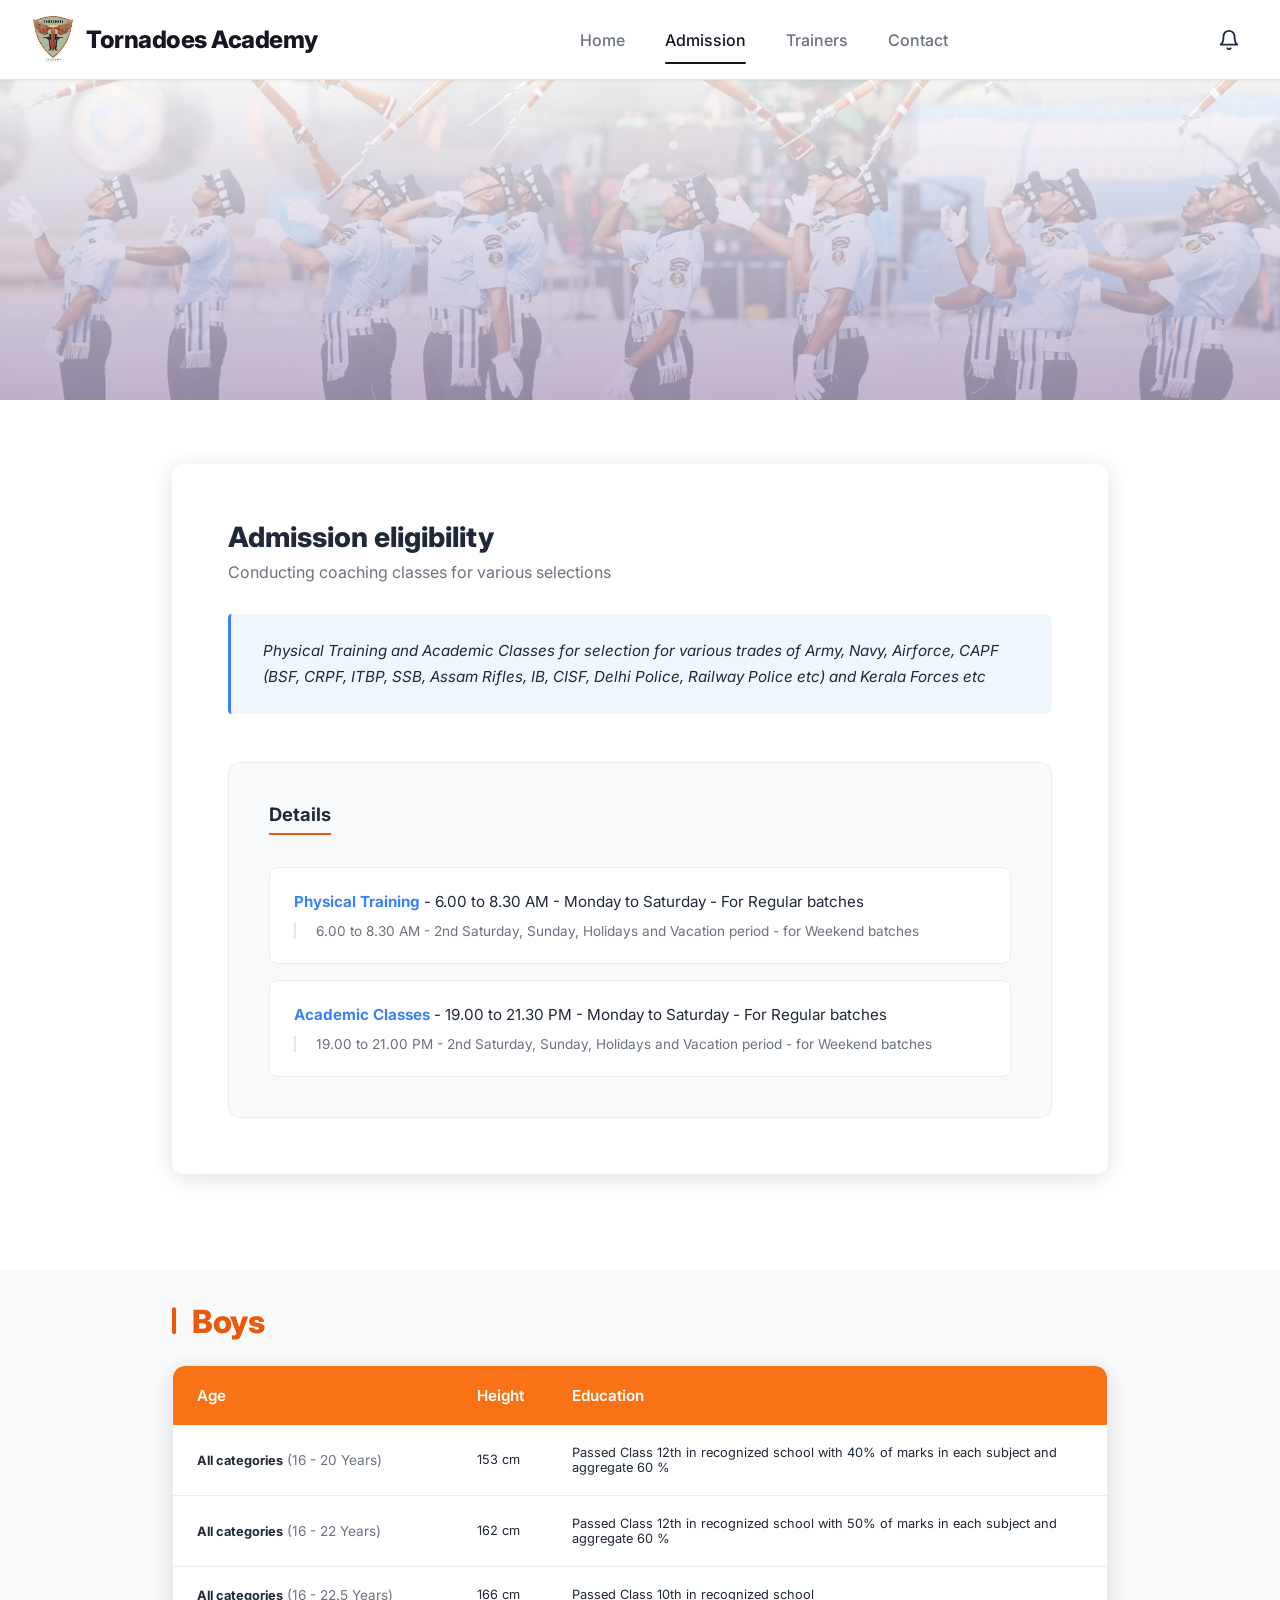
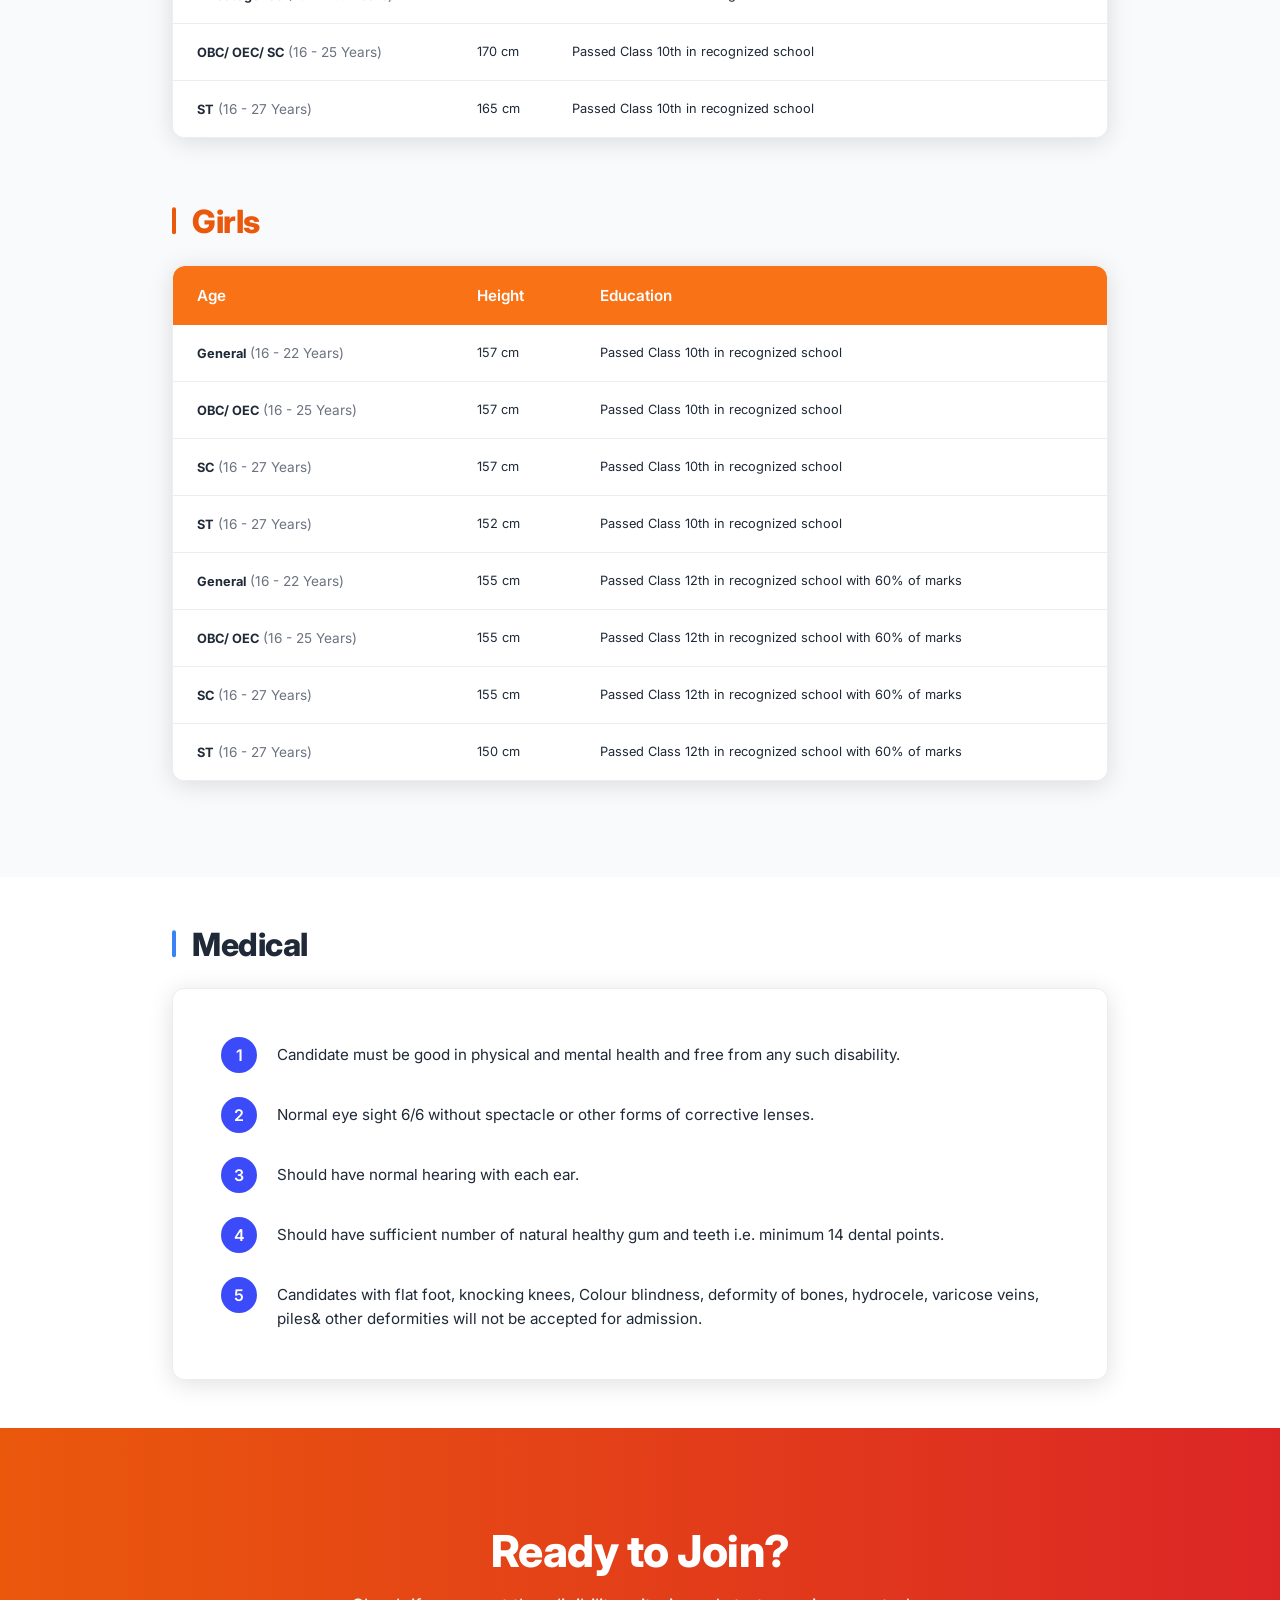
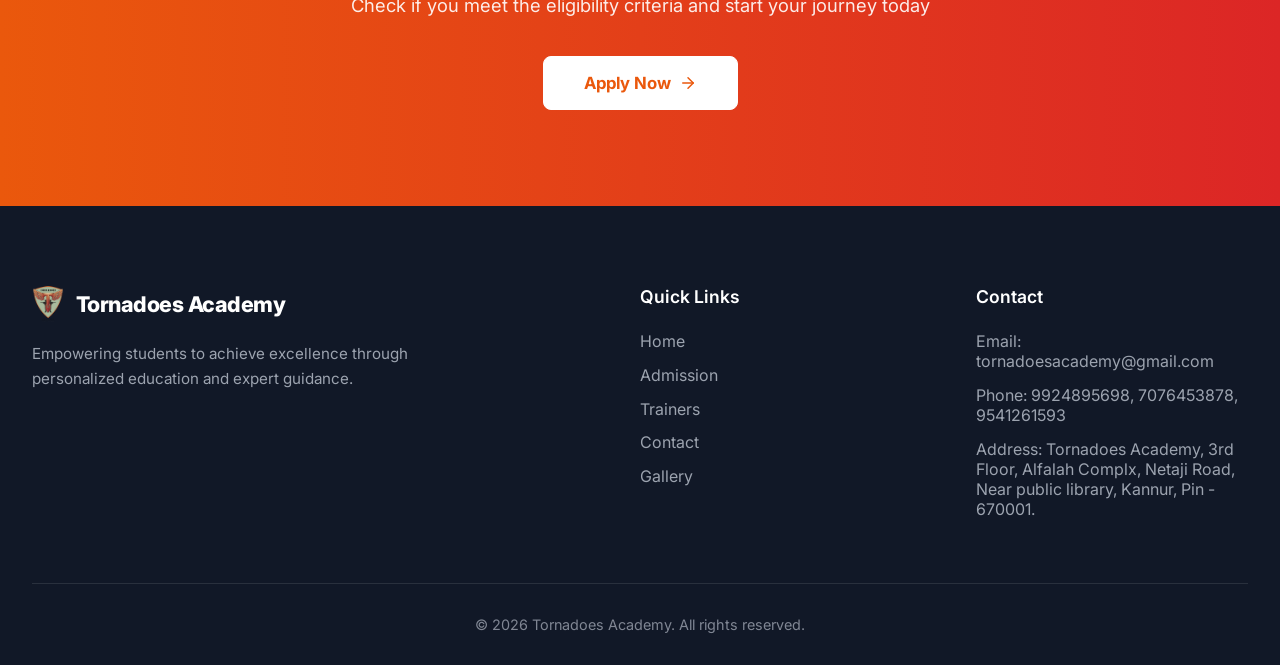
==== commit 577377cf: "contact gallery notification update" ====
--- a/admission.html
+++ b/admission.html
@@ -13,7 +13,7 @@
     <header class="header">
         <div class="header-container">
             <!-- Logo Section -->
-            <a href="#" class="logo">
+            <a href="/" class="logo">
                 <img src="assets/images/Tornadoes-logo.png" alt="Tornadoes Academy Logo" class="logo-img">
                 <span class="logo-text">Tornadoes Academy</span>
             </a>
@@ -26,23 +26,49 @@
                 <a href="/contact.html" class="nav-link">Contact</a>
             </nav>
 
-            <!-- Mobile Toggle -->
-            <button class="mobile-menu-toggle" aria-label="Toggle Menu">
-                <svg xmlns="http://www.w3.org/2000/svg" width="24" height="24" viewBox="0 0 24 24" fill="none" stroke="currentColor" stroke-width="2" stroke-linecap="round" stroke-linejoin="round" class="icon"><line x1="3" y1="12" x2="21" y2="12"></line><line x1="3" y1="6" x2="21" y2="6"></line><line x1="3" y1="18" x2="21" y2="18"></line></svg>
-            </button>
+            <!-- Header Right Section -->
+            <div class="header-right">
+                <!-- Notification Bell -->
+                <div class="notification-wrapper">
+                    <button class="notification-btn" id="notificationBtn" aria-label="Notifications">
+                        <svg xmlns="http://www.w3.org/2000/svg" width="22" height="22" viewBox="0 0 24 24" fill="none" stroke="currentColor" stroke-width="2" stroke-linecap="round" stroke-linejoin="round"><path d="M18 8A6 6 0 0 0 6 8c0 7-3 9-3 9h18s-3-2-3-9"></path><path d="M13.73 21a2 2 0 0 1-3.46 0"></path></svg>
+                        <span class="notification-dot" id="notificationDot"></span>
+                    </button>
+
+                    <!-- Popup Menu -->
+                    <div class="notification-popup" id="notificationPopup">
+                        <div class="popup-header">
+                            <div class="popup-title-wrapper">
+                                <div class="popup-icon">
+                                    <svg xmlns="http://www.w3.org/2000/svg" width="24" height="24" viewBox="0 0 24 24" fill="none" stroke="currentColor" stroke-width="2" stroke-linecap="round" stroke-linejoin="round"><path d="M14 2H6a2 2 0 0 0-2 2v16a2 2 0 0 0 2 2h12a2 2 0 0 0 2-2V8z"></path><polyline points="14 2 14 8 20 8"></polyline><line x1="16" y1="13" x2="8" y2="13"></line><line x1="16" y1="17" x2="8" y2="17"></line><polyline points="10 9 9 9 8 9"></polyline></svg>
+                                </div>
+                                <div class="popup-header-text">
+                                    <h3 class="popup-title">New Document Available</h3>
+                                    <p class="popup-subtitle">Click download to save this document</p>
+                                </div>
+                            </div>
+                            <button class="popup-close" id="popupClose" aria-label="Close">
+                                <svg xmlns="http://www.w3.org/2000/svg" width="20" height="20" viewBox="0 0 24 24" fill="none" stroke="currentColor" stroke-width="2" stroke-linecap="round" stroke-linejoin="round"><line x1="18" y1="6" x2="6" y2="18"></line><line x1="6" y1="6" x2="18" y2="18"></line></svg>
+                            </button>
+                        </div>
+                        <div class="popup-body" id="notificationList">
+                            <div class="notification-loading">Loading notifications...</div>
+                        </div>
+                    </div>
+                </div>
+
+                <!-- Mobile Toggle -->
+                <button class="mobile-menu-toggle" aria-label="Toggle Menu">
+                    <svg xmlns="http://www.w3.org/2000/svg" width="24" height="24" viewBox="0 0 24 24" fill="none" stroke="currentColor" stroke-width="2" stroke-linecap="round" stroke-linejoin="round" class="icon"><line x1="3" y1="12" x2="21" y2="12"></line><line x1="3" y1="6" x2="21" y2="6"></line><line x1="3" y1="18" x2="21" y2="18"></line></svg>
+                </button>
+            </div>
         </div>
     </header>
     <main>
         <!-- Page Header -->
-        <section class="page-header" style="background-image: linear-gradient(rgba(255, 255, 255, 0.8), rgba(182, 169, 201, 0.8)), url('assets/images/admission-bg.webp');background-position: center;background-size: cover; background-repeat: no-repeat; ">
+        <section class="page-header admission-banner" style="background-image: linear-gradient(rgba(255, 255, 255, 0.8), rgba(182, 169, 201, 0.8)), url('assets/images/admission-bg.webp');background-position: center;background-size: cover; background-repeat: no-repeat; ">
             <div class="page-header-container">
-                <h1 class="page-title">Admission Eligibility</h1>
-                <p class="page-subtitle">Academy of Pre-Recruitment Training</p>
-                <div class="breadcrumb">
-                    <a href="/">HOME</a>
-                    <span class="separator">&rsaquo;</span>
-                    <span class="current">ADMISSION</span>
-                </div>
+                
             </div>
         </section>
 
--- a/assets/css/style.css
+++ b/assets/css/style.css
@@ -434,6 +434,10 @@
 }
 
 /* ==================== COURSES SECTION ==================== */
+.admission-banner{
+    padding: 10rem 0;
+}
+
 .courses-section {
     padding: 4rem 0 6rem;
     background-color: #ffffff;
@@ -1235,6 +1239,331 @@
     color: white; /* Keep white on hover */
 }
 
+/* ==================== CONTACT CARDS SECTION ==================== */
+.contact-cards-section {
+    padding: 6rem 0;
+    background-color: #f9fafb;
+}
+
+.contact-cards-container {
+    max-width: 1280px;
+    margin: 0 auto;
+    padding: 0 2rem;
+}
+
+.contact-cards-grid {
+    display: grid;
+    grid-template-columns: repeat(4, 1fr);
+    gap: 2rem;
+}
+
+.contact-info-card {
+    background-color: #ffffff;
+    border-radius: 12px;
+    padding: 2.5rem 2rem;
+    box-shadow: 0 4px 20px rgba(0, 0, 0, 0.05);
+    border: 1px solid #ebedf0;
+    transition: transform 0.3s ease, box-shadow 0.3s ease;
+}
+
+.contact-info-card:hover {
+    transform: translateY(-5px);
+    box-shadow: 0 10px 25px rgba(0, 0, 0, 0.08);
+}
+
+.info-icon-wrapper {
+    width: 48px;
+    height: 48px;
+    background-color: #3b4bf9; /* Primary blue */
+    border-radius: 12px;
+    display: flex;
+    align-items: center;
+    justify-content: center;
+    margin-bottom: 1.5rem;
+}
+
+.info-icon-wrapper svg {
+    color: white;
+}
+
+.contact-info-card h3 {
+    font-size: 1.25rem;
+    font-weight: 800;
+    color: var(--text-dark);
+    margin-bottom: 1rem;
+}
+
+.contact-info-card p {
+    font-size: 0.95rem;
+    color: var(--text-light);
+    line-height: 1.6;
+    margin-bottom: 0.25rem;
+}
+
+.contact-info-card a {
+    display: block;
+    color: var(--text-light);
+    transition: color 0.2s ease;
+}
+
+.contact-info-card a:hover {
+    color: var(--primary-color);
+}
+
+/* ==================== CONTACT MAIN SECTION ==================== */
+.contact-main-section {
+    padding: 0 0 6rem 0;
+    background-color: #f9fafb;
+}
+
+.contact-main-container {
+    max-width: 1280px;
+    margin: 0 auto;
+    padding: 0 2rem;
+}
+
+.contact-layout {
+    display: grid;
+    grid-template-columns: 3fr 2fr;
+    gap: 2.5rem;
+}
+
+/* Contact Form */
+.contact-form-wrapper {
+    background-color: #ffffff;
+    border-radius: 12px;
+    padding: 3rem;
+    box-shadow: 0 4px 20px rgba(0, 0, 0, 0.05);
+    border: 1px solid #ebedf0;
+}
+
+.contact-form-wrapper h2 {
+    font-size: 1.75rem;
+    font-weight: 800;
+    color: var(--text-dark);
+    margin-bottom: 0.5rem;
+}
+
+.form-subtitle {
+    color: var(--text-light);
+    margin-bottom: 2.5rem;
+    font-size: 0.95rem;
+}
+
+.enquiry-form {
+    display: flex;
+    flex-direction: column;
+    gap: 1.5rem;
+}
+
+.form-row {
+    display: grid;
+    grid-template-columns: 1fr 1fr;
+    gap: 1.5rem;
+}
+
+.form-group {
+    display: flex;
+    flex-direction: column;
+    gap: 0.5rem;
+}
+
+.form-group label {
+    font-size: 0.85rem;
+    font-weight: 600;
+    color: var(--text-dark);
+}
+
+.form-group input,
+.form-group textarea,
+.form-group select {
+    padding: 0.85rem 1rem;
+    border: 1px solid #e5e7eb;
+    border-radius: 8px;
+    font-family: inherit;
+    font-size: 0.95rem;
+    color: var(--text-dark);
+    transition: all 0.2s ease;
+    background-color: #ffffff;
+}
+
+.form-group input:focus,
+.form-group textarea:focus,
+.form-group select:focus {
+    outline: none;
+    border-color: #3b82f6;
+    box-shadow: 0 0 0 3px rgba(59, 130, 246, 0.1);
+}
+
+.form-group textarea {
+    resize: vertical;
+    min-height: 120px;
+}
+
+.submit-btn {
+    width: 100%;
+    margin-top: 1rem;
+    display: flex;
+    justify-content: center;
+    gap: 0.5rem;
+    padding: 1.1rem;
+    font-size: 1rem;
+}
+
+.submit-btn:disabled {
+    opacity: 0.7;
+    cursor: not-allowed;
+}
+
+.form-message {
+    margin-top: 1rem;
+    padding: 1rem;
+    border-radius: 8px;
+    font-size: 0.9rem;
+    font-weight: 500;
+    display: none;
+}
+
+.form-message.success {
+    display: block;
+    background-color: #dcfce7;
+    color: #166534;
+    border: 1px solid #bbf7d0;
+}
+
+.form-message.error {
+    display: block;
+    background-color: #fee2e2;
+    color: #991b1b;
+    border: 1px solid #fecaca;
+}
+
+/* Sidebar */
+.contact-sidebar {
+    display: flex;
+    flex-direction: column;
+    gap: 2.5rem;
+}
+
+.map-wrapper {
+    height: 300px;
+    border-radius: 12px;
+    overflow: hidden;
+    box-shadow: 0 4px 20px rgba(0, 0, 0, 0.05);
+    border: 1px solid #ebedf0;
+    background-color: #e5e7eb;
+}
+
+.why-choose-wrapper {
+    background: linear-gradient(135deg, #3b82f6, #8b5cf6);
+    border-radius: 12px;
+    padding: 2.5rem;
+    color: white;
+    box-shadow: 0 10px 25px rgba(59, 130, 246, 0.2);
+}
+
+.why-choose-wrapper h3 {
+    font-size: 1.35rem;
+    font-weight: 800;
+    margin-bottom: 1.5rem;
+}
+
+.why-choose-list {
+    list-style: none;
+    display: flex;
+    flex-direction: column;
+    gap: 1.25rem;
+}
+
+.why-choose-list li {
+    display: flex;
+    align-items: flex-start;
+    gap: 1rem;
+    font-size: 0.95rem;
+    font-weight: 500;
+    line-height: 1.5;
+}
+
+.why-choose-list li svg {
+    flex-shrink: 0;
+    margin-top: 0.15rem;
+    color: rgba(255, 255, 255, 0.9);
+    background-color: rgba(255, 255, 255, 0.2);
+    border-radius: 50%;
+    padding: 2px;
+    width: 20px;
+    height: 20px;
+}
+
+/* ==================== GALLERY SECTION ==================== */
+.gallery-section {
+    padding: 6rem 0;
+    background-color: #f9fafb;
+}
+
+.gallery-container {
+    max-width: 1280px;
+    margin: 0 auto;
+    padding: 0 2rem;
+}
+
+.gallery-grid {
+    display: grid;
+    grid-template-columns: repeat(auto-fill, minmax(300px, 1fr));
+    gap: 2rem;
+}
+
+.gallery-card {
+    background-color: #ffffff;
+    border-radius: 12px;
+    overflow: hidden;
+    box-shadow: 0 4px 15px rgba(0, 0, 0, 0.05);
+    border: 1px solid #ebedf0;
+    transition: transform 0.3s ease, box-shadow 0.3s ease;
+    display: flex;
+    flex-direction: column;
+}
+
+.gallery-card:hover {
+    transform: translateY(-5px);
+    box-shadow: 0 10px 25px rgba(0, 0, 0, 0.08);
+}
+
+.gallery-image {
+    width: 100%;
+    aspect-ratio: 1 / 1;
+    overflow: hidden;
+}
+
+.gallery-image img {
+    width: 100%;
+    height: 100%;
+    object-fit: cover;
+    transition: transform 0.5s ease;
+}
+
+.gallery-card:hover .gallery-image img {
+    transform: scale(1.05);
+}
+
+.gallery-info {
+    padding: 1.5rem;
+    background-color: #ffffff;
+}
+
+.gallery-info h3 {
+    font-size: 1.15rem;
+    font-weight: 700;
+    color: var(--text-dark);
+    margin-bottom: 0.25rem;
+}
+
+.gallery-info p {
+    font-size: 0.85rem;
+    font-weight: 500;
+    color: #2563eb; /* Blue text for the post */
+}
+
 /* ==================== FOOTER SECTION ==================== */
 .footer {
     background-color: #111827; /* very dark slate base */
@@ -1314,6 +1643,295 @@
     text-align: center;
     font-size: 0.9rem;
     color: rgba(156, 163, 175, 0.8);
+}
+
+/* ==================== NOTIFICATIONS ==================== */
+.header-right {
+    display: flex;
+    align-items: center;
+    gap: 1.5rem;
+}
+
+.notification-wrapper {
+    position: relative;
+    display: flex;
+    align-items: center;
+}
+
+.notification-btn {
+    background: none;
+    border: none;
+    color: var(--text-dark);
+    cursor: pointer;
+    position: relative;
+    padding: 0.5rem;
+    display: flex;
+    align-items: center;
+    justify-content: center;
+    transition: color 0.2s ease;
+}
+
+.notification-btn:hover {
+    color: var(--primary-color);
+}
+
+.notification-dot {
+    position: absolute;
+    top: 5px;
+    right: 6px;
+    width: 8px;
+    height: 8px;
+    background-color: #ef4444; /* red-500 */
+    border-radius: 50%;
+    box-shadow: 0 0 0 2px var(--bg-white);
+    display: none; /* hidden by default, shown if notifications exist */
+}
+
+.notification-dot.active {
+    display: block;
+    animation: pulse-red 2s infinite;
+}
+
+@keyframes pulse-red {
+    0% {
+        box-shadow: 0 0 0 0 rgba(239, 68, 68, 0.7);
+    }
+    70% {
+        box-shadow: 0 0 0 6px rgba(239, 68, 68, 0);
+    }
+    100% {
+        box-shadow: 0 0 0 0 rgba(239, 68, 68, 0);
+    }
+}
+
+/* Notification Popup */
+.notification-popup {
+    position: absolute;
+    top: 100%;
+    right: 0;
+    width: 380px;
+    background-color: #ffffff;
+    border-radius: 12px;
+    box-shadow: 0 10px 40px rgba(0, 0, 0, 0.15);
+    border: 1px solid #e5e7eb;
+    margin-top: 1rem;
+    overflow: hidden;
+    z-index: 1000;
+    opacity: 0;
+    visibility: hidden;
+    transform: translateY(-10px);
+    transition: all 0.3s cubic-bezier(0.16, 1, 0.3, 1);
+}
+
+.notification-popup.active {
+    opacity: 1;
+    visibility: visible;
+    transform: translateY(0);
+}
+
+.popup-header {
+    background-color: #1d4ed8; /* Blue matching image */
+    color: white;
+    padding: 1.25rem 1.5rem;
+    display: flex;
+    justify-content: space-between;
+    align-items: flex-start;
+}
+
+.popup-title-wrapper {
+    display: flex;
+    align-items: center;
+    gap: 1rem;
+}
+
+.popup-icon {
+    width: 44px;
+    height: 44px;
+    background-color: rgba(255, 255, 255, 0.2);
+    border-radius: 50%;
+    display: flex;
+    align-items: center;
+    justify-content: center;
+    flex-shrink: 0;
+}
+
+.popup-icon svg {
+    color: white;
+}
+
+.popup-header-text {
+    display: flex;
+    flex-direction: column;
+}
+
+.popup-title {
+    font-size: 1.15rem;
+    font-weight: 700;
+    margin-bottom: 0.15rem;
+}
+
+.popup-subtitle {
+    font-size: 0.85rem;
+    color: rgba(255, 255, 255, 0.9);
+}
+
+.popup-close {
+    background: none;
+    border: none;
+    color: rgba(255, 255, 255, 0.8);
+    cursor: pointer;
+    padding: 0.25rem;
+    display: flex;
+    align-items: center;
+    justify-content: center;
+    transition: color 0.2s ease;
+}
+
+.popup-close:hover {
+    color: white;
+}
+
+.popup-body {
+    max-height: 350px;
+    overflow-y: auto;
+    padding: 1rem;
+    background-color: #ffffff;
+}
+
+.notification-loading {
+    padding: 2rem;
+    text-align: center;
+    color: var(--text-light);
+    font-size: 0.9rem;
+}
+
+.notification-empty {
+    padding: 2rem;
+    text-align: center;
+    color: var(--text-light);
+    font-size: 0.95rem;
+}
+
+/* Attachment Item */
+.attachment-item {
+    display: flex;
+    align-items: center;
+    justify-content: space-between;
+    padding: 1rem;
+    background-color: #ffffff;
+    border-radius: 8px;
+    margin-bottom: 0.5rem;
+    transition: background-color 0.2s ease;
+}
+
+.attachment-item:last-child {
+    margin-bottom: 0;
+}
+
+.attachment-item:hover {
+    background-color: #f9fafb;
+}
+
+.attachment-info {
+    display: flex;
+    align-items: center;
+    gap: 1rem;
+    flex: 1;
+    min-width: 0; /* for text truncation */
+}
+
+.attachment-icon {
+    width: 40px;
+    height: 40px;
+    background-color: #fef2f2; /* Light red */
+    color: #ef4444; /* Red */
+    border-radius: 8px;
+    display: flex;
+    align-items: center;
+    justify-content: center;
+    flex-shrink: 0;
+}
+
+.attachment-details {
+    display: flex;
+    flex-direction: column;
+    overflow: hidden;
+}
+
+.attachment-name {
+    font-size: 0.95rem;
+    font-weight: 600;
+    color: var(--text-dark);
+    margin-bottom: 0.15rem;
+    white-space: nowrap;
+    overflow: hidden;
+    text-overflow: ellipsis;
+}
+
+.attachment-meta {
+    font-size: 0.8rem;
+    color: var(--text-light);
+}
+
+.btn-download {
+    display: inline-flex;
+    align-items: center;
+    gap: 0.5rem;
+    background-color: #2563eb; /* Blue button */
+    color: white;
+    padding: 0.5rem 1rem;
+    border-radius: 6px;
+    font-size: 0.85rem;
+    font-weight: 600;
+    transition: background-color 0.2s ease;
+    flex-shrink: 0;
+    margin-left: 1rem;
+}
+
+.btn-download:hover {
+    background-color: #1d4ed8;
+    color: white;
+}
+
+.popup-footer {
+    padding: 1rem 1.5rem;
+    border-top: 1px solid #f3f4f6;
+    background-color: #f9fafb;
+}
+
+.btn-gallery {
+    display: flex;
+    align-items: center;
+    justify-content: center;
+    gap: 0.5rem;
+    background-color: #16a34a; /* Green */
+    color: white;
+    width: 100%;
+    padding: 0.75rem;
+    border-radius: 6px;
+    font-weight: 600;
+    font-size: 0.95rem;
+    transition: background-color 0.2s ease;
+}
+
+.btn-gallery:hover {
+    background-color: #15803d;
+    color: white;
+}
+
+/* Responsive adjustments for popup */
+@media (max-width: 480px) {
+    .notification-popup {
+        width: 100vw;
+        position: fixed;
+        top: var(--header-height);
+        left: 0;
+        right: 0;
+        border-radius: 0;
+        margin-top: 0;
+        border-left: none;
+        border-right: none;
+    }
 }
 
 /* Mobile Menu Toggle (hidden on desktop) */
@@ -1393,6 +2011,12 @@
     .faculty-grid {
         grid-template-columns: repeat(2, 1fr);
     }
+    .contact-cards-grid {
+        grid-template-columns: repeat(2, 1fr);
+    }
+    .contact-layout {
+        grid-template-columns: 1fr;
+    }
 }
 
 @media (max-width: 600px) {
@@ -1437,4 +2061,13 @@
     .faculty-grid {
         grid-template-columns: 1fr;
     }
-}
+    .contact-cards-grid {
+        grid-template-columns: 1fr;
+    }
+    .contact-form-wrapper {
+        padding: 2rem 1.5rem;
+    }
+    .form-row {
+        grid-template-columns: 1fr;
+    }
+}
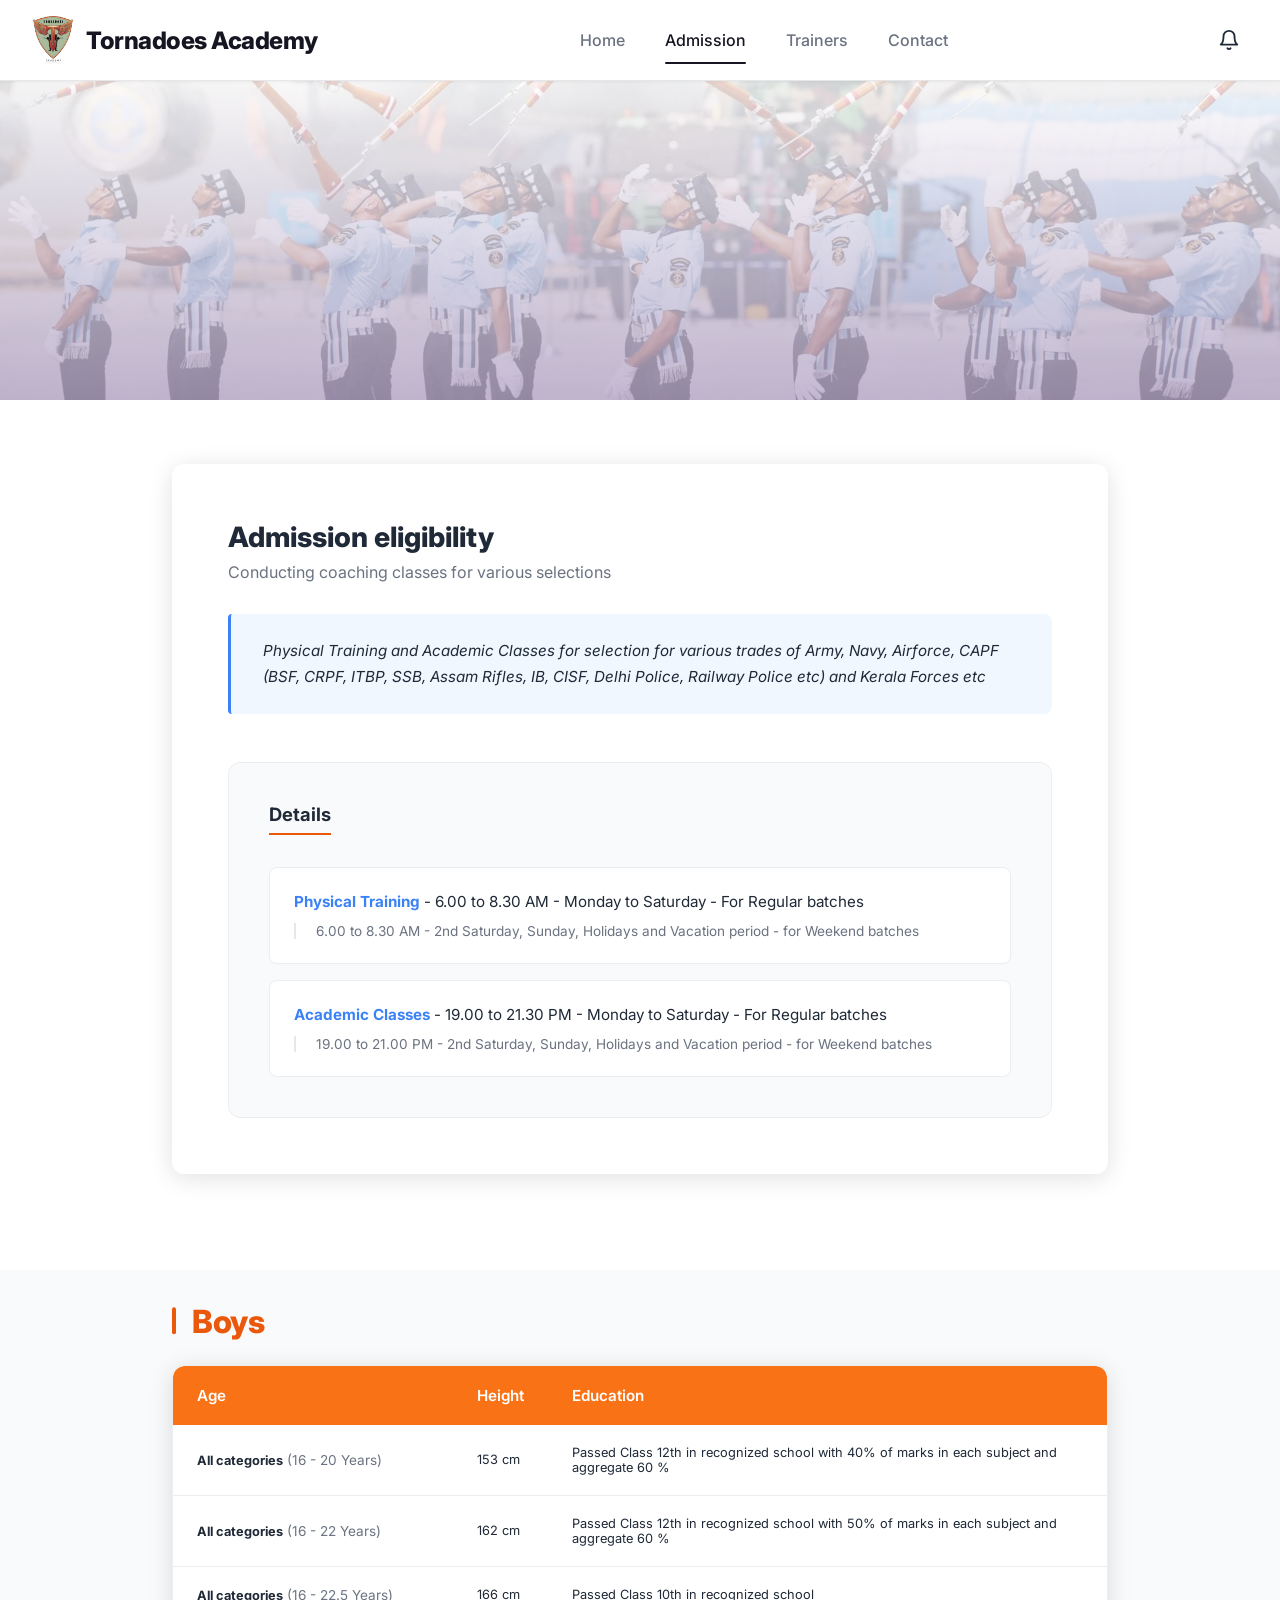
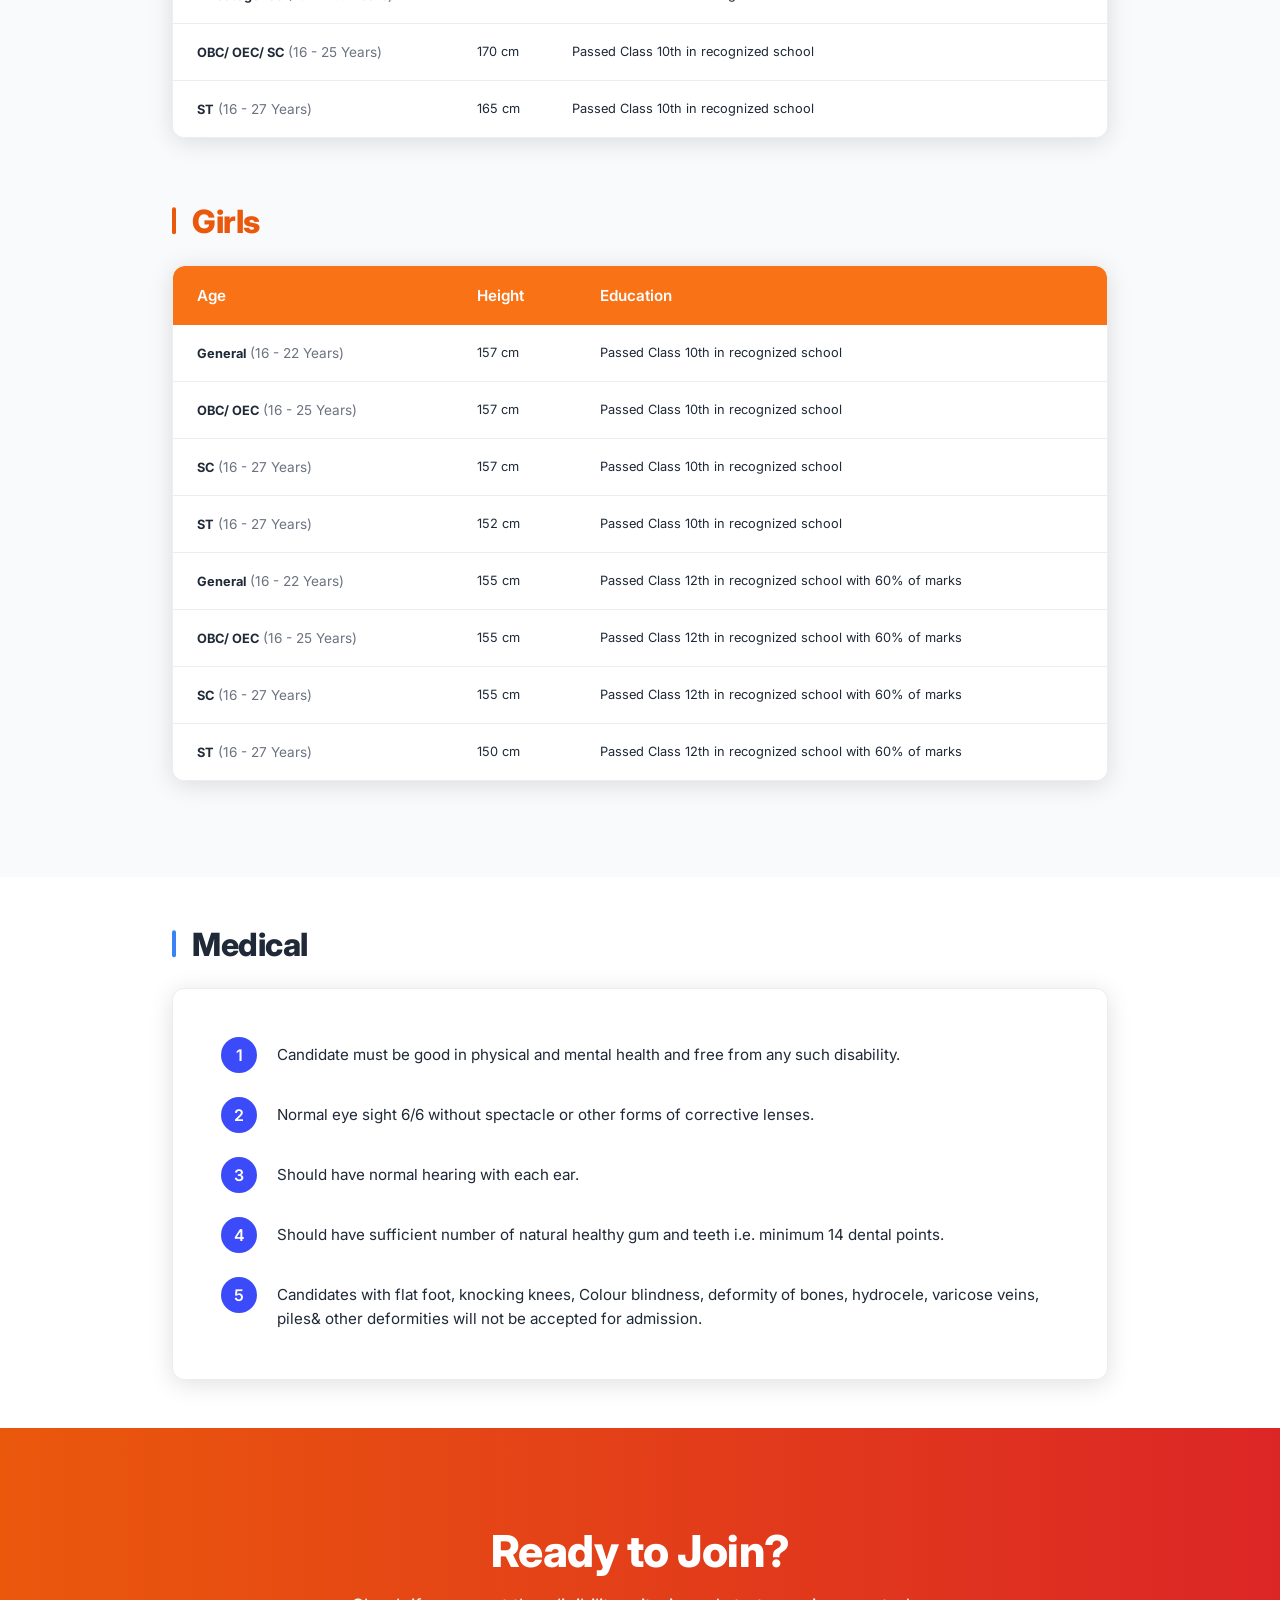
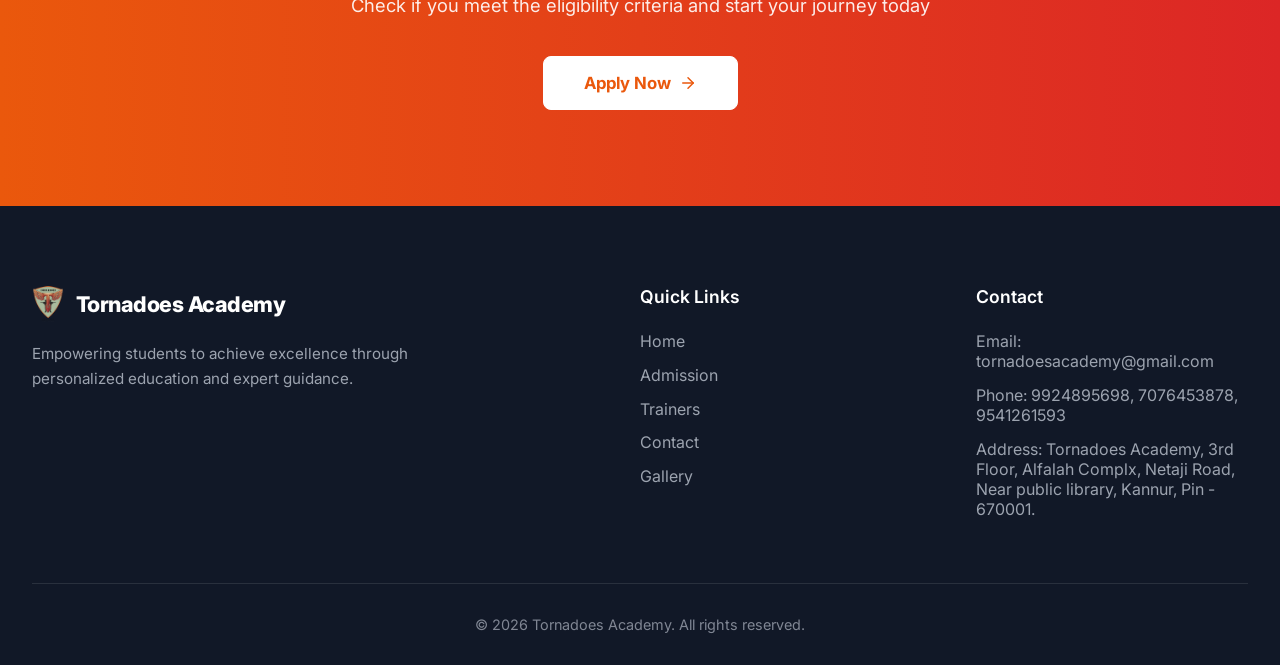
==== commit a32924ff: "small updates" ====
--- a/admission.html
+++ b/admission.html
@@ -11,6 +11,14 @@
 </head>
 <body>
     <header class="header">
+        <!-- News Ticker -->
+        <div class="news-ticker" id="newsTicker">
+            <div class="ticker-wrap">
+                <div class="ticker-move" id="tickerMove">
+                    <!-- News items populated by JS -->
+                </div>
+            </div>
+        </div>
         <div class="header-container">
             <!-- Logo Section -->
             <a href="/" class="logo">
@@ -253,7 +261,7 @@
             <div class="cta-container">
                 <h2>Ready to Join?</h2>
                 <p>Check if you meet the eligibility criteria and start your journey today</p>
-                <a href="#" class="btn btn-white cta-btn">
+                <a href="/contact.html" class="btn btn-white cta-btn">
                     Apply Now
                     <svg xmlns="http://www.w3.org/2000/svg" width="18" height="18" viewBox="0 0 24 24" fill="none" stroke="currentColor" stroke-width="2" stroke-linecap="round" stroke-linejoin="round" class="icon"><path d="M5 12h14"/><path d="m12 5 7 7-7 7"/></svg>
                 </a>
--- a/assets/css/style.css
+++ b/assets/css/style.css
@@ -35,7 +35,8 @@
     top: 0;
     left: 0;
     width: 100%;
-    height: var(--header-height);
+    display: flex;
+    flex-direction: column;
     background-color: var(--bg-white);
     box-shadow: 0 1px 3px rgba(0, 0, 0, 0.05); /* Subtle shadow like in the image */
     z-index: 1000;
@@ -46,10 +47,65 @@
     max-width: 1280px;
     margin: 0 auto;
     padding: 0 2rem;
-    height: 100%;
+    height: 80px;
+    width: 100%;
     display: flex;
     align-items: center;
     justify-content: space-between;
+}
+
+/* News Ticker */
+.news-ticker {
+    background-color: #262ddc; /* Bright red for attention */
+    color: #ffffff;
+    width: 100%;
+    height: 40px;
+    overflow: hidden;
+    position: relative;
+    display: none; /* Hidden by default, shown by JS */
+    align-items: center;
+    font-size: 0.95rem;
+    font-weight: 600;
+    border-bottom: 1px solid #262ddc;
+}
+
+.ticker-wrap {
+    width: 100%;
+    overflow: hidden;
+    white-space: nowrap;
+    padding: 10px 0px;
+}
+
+.ticker-move {
+    display: inline-block;
+    white-space: nowrap;
+    padding-left: 100%;
+    animation: ticker 25s linear infinite;
+}
+
+.ticker-move:hover {
+    animation-play-state: paused;
+}
+
+.ticker-item {
+    display: inline-block;
+    padding: 0 2rem;
+}
+
+.ticker-item .job-title {
+    color: #fde047; /* Yellow to highlight title */
+    margin-right: 0.5rem;
+    text-transform: uppercase;
+    letter-spacing: 0.5px;
+}
+
+.ticker-item .description {
+    color: #ffffff;
+}
+
+@keyframes ticker {
+    0% { transform: translate3d(0, 0, 0); }
+    100% { transform: translate3d(-100%, 0, 0); }
 }
 
 /* Logo */
@@ -1496,6 +1552,10 @@
 }
 
 /* ==================== GALLERY SECTION ==================== */
+.gallery-banner{
+    padding: 4rem 0;
+}
+
 .gallery-section {
     padding: 6rem 0;
     background-color: #f9fafb;
@@ -1505,6 +1565,50 @@
     max-width: 1280px;
     margin: 0 auto;
     padding: 0 2rem;
+}
+
+.gallery-tabs {
+    display: flex;
+    justify-content: center;
+    gap: 1rem;
+    margin-bottom: 3rem;
+}
+
+.tab-btn {
+    padding: 0.75rem 2rem;
+    font-size: 1rem;
+    font-weight: 600;
+    color: var(--text-dark);
+    background-color: transparent;
+    border: 2px solid var(--border-color);
+    border-radius: 8px;
+    cursor: pointer;
+    transition: all 0.3s ease;
+}
+
+.tab-btn:hover {
+    border-color: var(--primary-color);
+    color: var(--primary-color);
+}
+
+.tab-btn.active {
+    background-color: var(--primary-color);
+    color: #ffffff;
+    border-color: var(--primary-color);
+}
+
+.tab-content {
+    display: none;
+    animation: fadeIn 0.5s ease;
+}
+
+.tab-content.active {
+    display: block;
+}
+
+@keyframes fadeIn {
+    from { opacity: 0; transform: translateY(10px); }
+    to { opacity: 1; transform: translateY(0); }
 }
 
 .gallery-grid {
